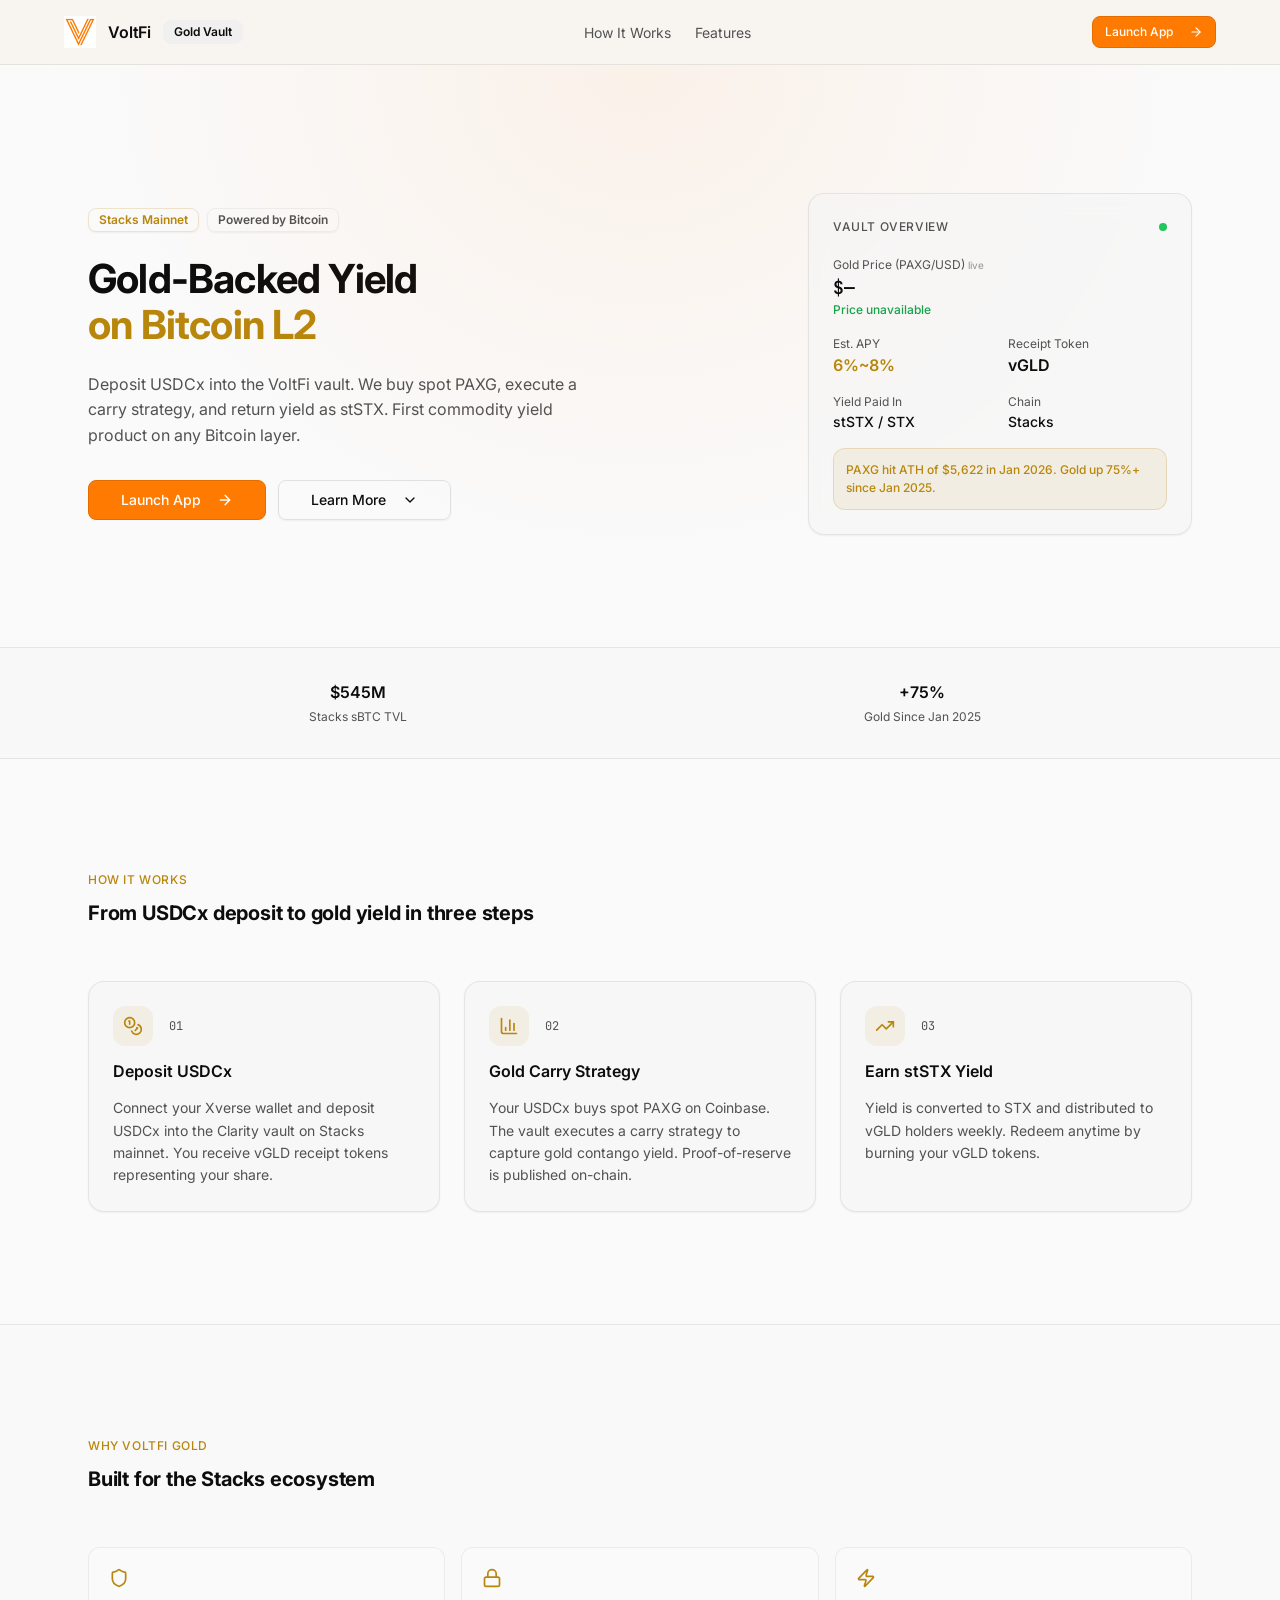
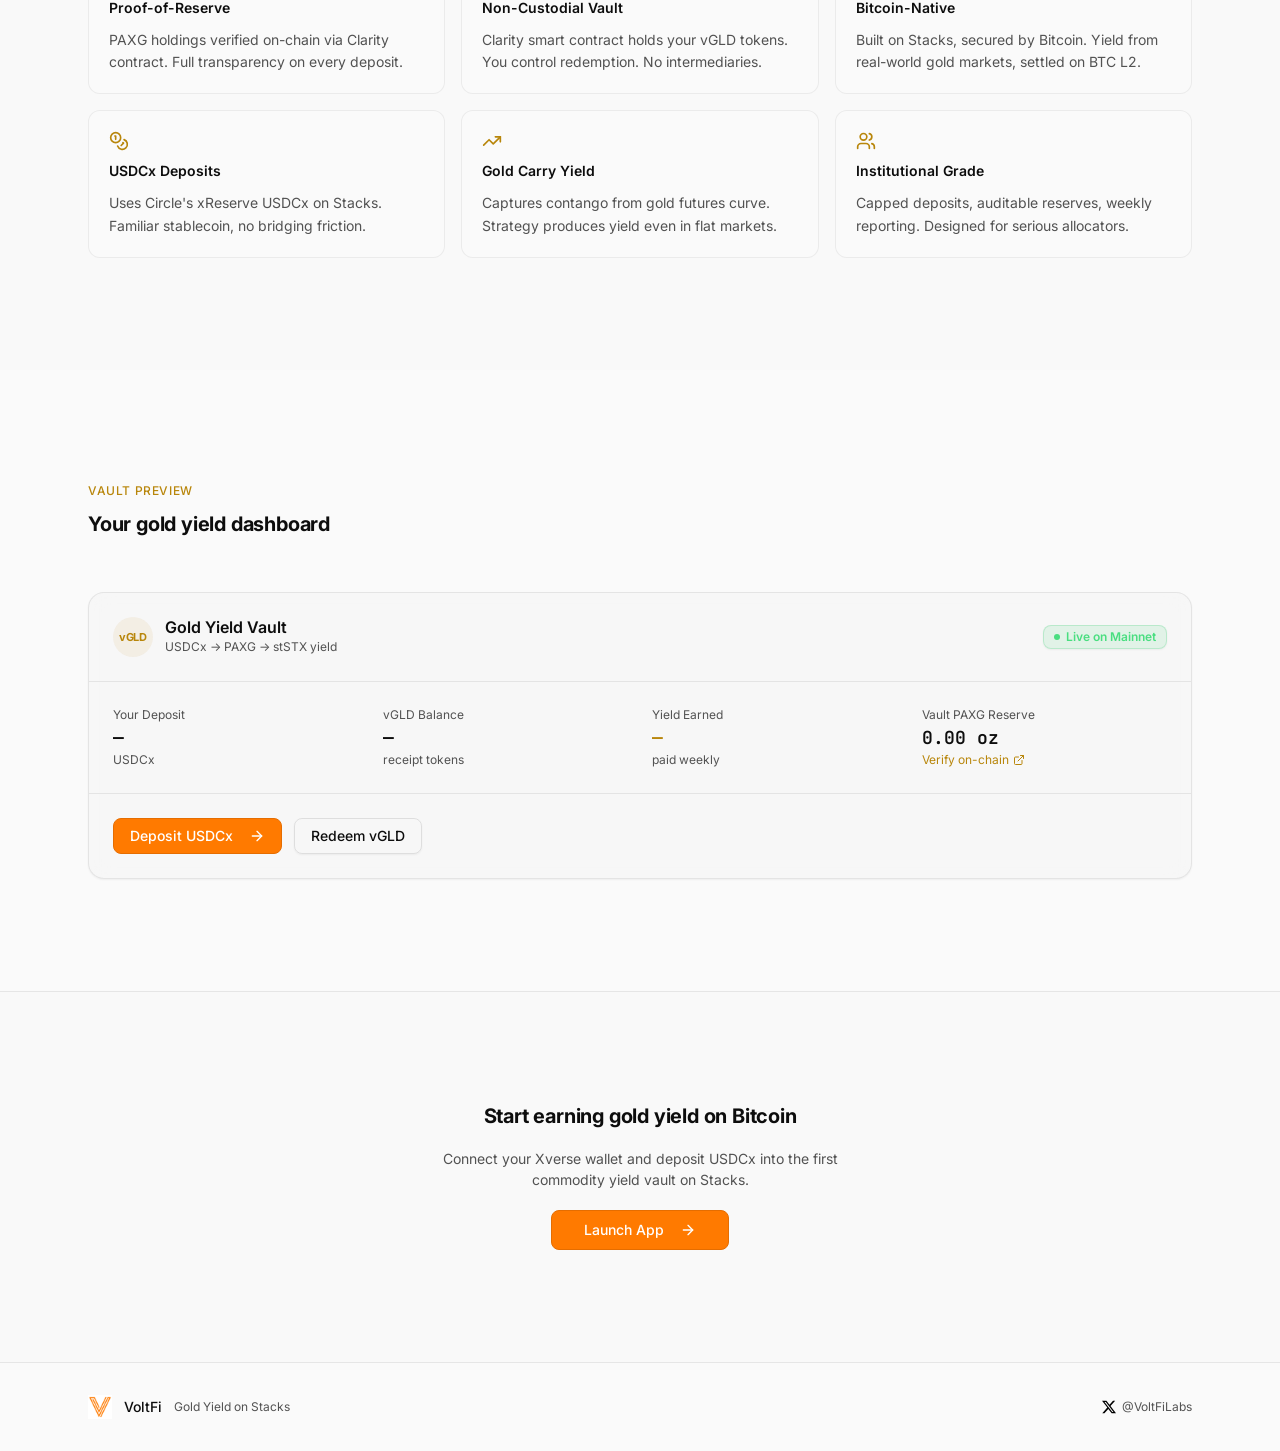
==== index.html @ f14f161a "Correct yield conversion description in index.html" ====
<!DOCTYPE html>
<html lang="en">
<head>
  <meta charset="UTF-8">
  <meta name="viewport" content="width=device-width, initial-scale=1.0, maximum-scale=1">
  <title>VoltFi — Gold Yield on Stacks</title>
  <meta name="description" content="The first gold-backed yield vault on Bitcoin. Deposit USDCx, earn gold carry yield, powered by Stacks.">

  <!-- Favicon & PWA icon -->
  <link rel="icon" type="image/x-icon" href="./favicon.ico">
  <link rel="apple-touch-icon" href="./voltfi-logo-192.png">

  <!-- Fonts: General Sans (Fontshare), Inter + JetBrains Mono (Google) -->
  <link href="https://api.fontshare.com/v2/css?f[]=general-sans@400,500,600,700&display=swap" rel="stylesheet">
  <link rel="preconnect" href="https://fonts.googleapis.com">
  <link rel="preconnect" href="https://fonts.gstatic.com" crossorigin>
  <link href="https://fonts.googleapis.com/css2?family=Inter:wght@400;500;600&family=JetBrains+Mono:wght@400;500&display=swap" rel="stylesheet">

  <!-- Stylesheet -->
  <link rel="stylesheet" href="./styles.css">
</head>
<body>

  <!-- ====================================================================
       NAVIGATION
       ==================================================================== -->
  <nav class="nav" id="nav">
    <div class="container nav__inner">
      <!-- Brand -->
      <div class="nav__brand">
        <img src="./assets/voltfi-logo.jpg" alt="VoltFi" class="nav__logo">
        <span class="nav__name">VoltFi</span>
        <span class="badge badge--secondary">Gold Vault</span>
      </div>

      <!-- Desktop nav links -->
      <div class="nav__links">
        <a href="#how-it-works" class="nav__link">How It Works</a>
        <a href="#features" class="nav__link">Features</a>

      </div>

      <!-- Desktop Launch button -->
      <div class="nav__links">
        <!--<a href="#" class="btn-primary btn-primary--sm">-->
        <a href="https://app.voltfi.xyz" target="_blank" rel="noopener noreferrer" class="btn-primary btn-primary--sm">  
          Launch App
          <!-- Arrow right icon -->
          <svg xmlns="http://www.w3.org/2000/svg" width="24" height="24" viewBox="0 0 24 24" fill="none" stroke="currentColor" stroke-width="2" stroke-linecap="round" stroke-linejoin="round"><path d="M5 12h14"/><path d="m12 5 7 7-7 7"/></svg>
        </a>
      </div>

      <!-- Mobile hamburger -->
      <button class="nav__hamburger" id="hamburger-btn" aria-label="Open menu">
        <svg xmlns="http://www.w3.org/2000/svg" width="24" height="24" viewBox="0 0 24 24" fill="none" stroke="currentColor" stroke-width="2" stroke-linecap="round" stroke-linejoin="round"><line x1="4" x2="20" y1="12" y2="12"/><line x1="4" x2="20" y1="6" y2="6"/><line x1="4" x2="20" y1="18" y2="18"/></svg>
      </button>
    </div>

    <!-- Mobile menu overlay -->
    <div class="nav__mobile-menu" id="mobile-menu">
      <div class="nav__mobile-header">
        <div class="nav__brand">
          <img src="./assets/voltfi-logo.jpg" alt="VoltFi" class="nav__logo">
          <span class="nav__name">VoltFi</span>
        </div>
        <button class="nav__hamburger" id="close-menu-btn" aria-label="Close menu">
          <svg xmlns="http://www.w3.org/2000/svg" width="24" height="24" viewBox="0 0 24 24" fill="none" stroke="currentColor" stroke-width="2" stroke-linecap="round" stroke-linejoin="round"><path d="M18 6 6 18"/><path d="m6 6 12 12"/></svg>
        </button>
      </div>
      <div class="nav__mobile-links">
        <a href="#how-it-works" class="nav__mobile-link" data-close-menu>How It Works</a>
        <a href="#features" class="nav__mobile-link" data-close-menu>Features</a>

      </div>
      <div class="nav__mobile-cta">
        <a href="https://app.voltfi.xyz" target="_blank" rel="noopener noreferrer" class="btn-primary" style="width:100%" data-close-menu>
          Launch App
          <svg xmlns="http://www.w3.org/2000/svg" width="24" height="24" viewBox="0 0 24 24" fill="none" stroke="currentColor" stroke-width="2" stroke-linecap="round" stroke-linejoin="round"><path d="M5 12h14"/><path d="m12 5 7 7-7 7"/></svg>
        </a>
      </div>
    </div>
  </nav>


  <!-- ====================================================================
       HERO SECTION
       ==================================================================== -->
  <section class="hero">
    <!-- Subtle orange radial glow -->
    <div class="hero__glow"></div>

    <div class="container hero__inner">
      <div class="hero__grid">
        <!-- Left content -->
        <div class="hero__content">
          <div class="hero__badges">
            <span class="badge badge--gold">Stacks Mainnet</span>
            <span class="badge badge--muted">Powered by Bitcoin</span>
          </div>

          <h1 class="hero__title">
            Gold-Backed Yield<br>
            <span>on Bitcoin L2</span>
          </h1>

          <p class="hero__subtitle">
            Deposit USDCx into the VoltFi vault. We buy spot PAXG, execute a carry strategy, and return yield as stSTX. First commodity yield product on any Bitcoin layer.
          </p>

          <div class="hero__actions">
            <a href="https://app.voltfi.xyz" target="_blank" rel="noopener noreferrer" class="btn-primary">
              Launch App
              <svg xmlns="http://www.w3.org/2000/svg" width="24" height="24" viewBox="0 0 24 24" fill="none" stroke="currentColor" stroke-width="2" stroke-linecap="round" stroke-linejoin="round"><path d="M5 12h14"/><path d="m12 5 7 7-7 7"/></svg>
            </a>
            <button class="btn-outline" id="learn-more-btn">
              Learn More
              <svg xmlns="http://www.w3.org/2000/svg" width="24" height="24" viewBox="0 0 24 24" fill="none" stroke="currentColor" stroke-width="2" stroke-linecap="round" stroke-linejoin="round"><path d="m6 9 6 6 6-6"/></svg>
            </button>
          </div>
        </div>

        <!-- Vault overview card -->
        <div class="vault-card">
          <div class="vault-card__header">
            <span class="vault-card__label">Vault Overview</span>
            <div class="vault-card__pulse"></div>
          </div>

          <div>
            <p class="vault-card__price-label">Gold Price (PAXG/USD) <span id="price-live-dot">live</span></p>
            <p class="vault-card__price">$<span id="gold-price">—</span></p>
            <p class="vault-card__change" id="gold-change">loading...</p>
          </div>

          <div class="vault-card__grid">
            <div>
              <p class="vault-card__stat-label">Est. APY</p>
              <p class="vault-card__stat-value vault-card__stat-value--gold">6%~8%</p>
            </div>
            <div>
              <p class="vault-card__stat-label">Receipt Token</p>
              <p class="vault-card__stat-value">vGLD</p>
            </div>
          </div>

          <div class="vault-card__grid">
            <div>
              <p class="vault-card__stat-label">Yield Paid In</p>
              <p class="vault-card__stat-value--sm">stSTX / STX</p>
            </div>
            <div>
              <p class="vault-card__stat-label">Chain</p>
              <p class="vault-card__stat-value--sm">Stacks</p>
            </div>
          </div>

          <div class="vault-card__callout">
            <p>PAXG hit ATH of $5,622 in Jan 2026. Gold up 75%+ since Jan 2025.</p>
          </div>
        </div>
      </div>
    </div>
  </section>


  <!-- ====================================================================
       STATS BAR
       ==================================================================== -->
  <section class="stats">
    <div class="container">
      <div class="stats__grid">
        <div>
          <p class="stats__value">$545M</p>
          <p class="stats__label">Stacks sBTC TVL</p>
        </div>
        <div>
          <p class="stats__value">+75%</p>
          <p class="stats__label">Gold Since Jan 2025</p>
        </div>

      </div>
    </div>
  </section>


  <!-- ====================================================================
       HOW IT WORKS
       ==================================================================== -->
  <section class="how-it-works" id="how-it-works">
    <div class="container">
      <div class="section-header">
        <p class="section-eyebrow">How It Works</p>
        <h2 class="section-title">From USDCx deposit to gold yield in three steps</h2>
      </div>

      <div class="steps-grid">
        <!-- Step 1 -->
        <div class="step-card">
          <div class="step-card__header">
            <div class="step-card__icon">
              <!-- Coins icon -->
              <svg xmlns="http://www.w3.org/2000/svg" width="24" height="24" viewBox="0 0 24 24" fill="none" stroke="currentColor" stroke-width="2" stroke-linecap="round" stroke-linejoin="round"><circle cx="8" cy="8" r="6"/><path d="M18.09 10.37A6 6 0 1 1 10.34 18"/><path d="M7 6h1v4"/><path d="m16.71 13.88.7.71-2.82 2.82"/></svg>
            </div>
            <span class="step-card__number">01</span>
          </div>
          <h3 class="step-card__title">Deposit USDCx</h3>
          <p class="step-card__desc">Connect your Xverse wallet and deposit USDCx into the Clarity vault on Stacks mainnet. You receive vGLD receipt tokens representing your share.</p>
        </div>

        <!-- Step 2 -->
        <div class="step-card">
          <div class="step-card__header">
            <div class="step-card__icon">
              <!-- Chart column icon -->
              <svg xmlns="http://www.w3.org/2000/svg" width="24" height="24" viewBox="0 0 24 24" fill="none" stroke="currentColor" stroke-width="2" stroke-linecap="round" stroke-linejoin="round"><path d="M3 3v16a2 2 0 0 0 2 2h16"/><path d="M18 17V9"/><path d="M13 17V5"/><path d="M8 17v-3"/></svg>
            </div>
            <span class="step-card__number">02</span>
          </div>
          <h3 class="step-card__title">Gold Carry Strategy</h3>
          <p class="step-card__desc">Your USDCx buys spot PAXG on Coinbase. The vault executes a carry strategy to capture gold contango yield. Proof-of-reserve is published on-chain.</p>
        </div>

        <!-- Step 3 -->
        <div class="step-card">
          <div class="step-card__header">
            <div class="step-card__icon">
              <!-- Trending up icon -->
              <svg xmlns="http://www.w3.org/2000/svg" width="24" height="24" viewBox="0 0 24 24" fill="none" stroke="currentColor" stroke-width="2" stroke-linecap="round" stroke-linejoin="round"><polyline points="22 7 13.5 15.5 8.5 10.5 2 17"/><polyline points="16 7 22 7 22 13"/></svg>
            </div>
            <span class="step-card__number">03</span>
          </div>
          <h3 class="step-card__title">Earn stSTX Yield</h3>
          <p class="step-card__desc">Yield is converted to STX and distributed to vGLD holders weekly. Redeem anytime by burning your vGLD tokens.</p>
        </div>
      </div>
    </div>
  </section>


  <!-- ====================================================================
       WHY VOLTFI GOLD (Features Grid)
       ==================================================================== -->
  <section class="features" id="features">
    <div class="container">
      <div class="section-header">
        <p class="section-eyebrow">Why VoltFi Gold</p>
        <h2 class="section-title">Built for the Stacks ecosystem</h2>
      </div>

      <div class="features-grid">
        <!-- Feature 1: Proof-of-Reserve -->
        <div class="feature-card">
          <div class="feature-card__icon">
            <!-- Shield icon -->
            <svg xmlns="http://www.w3.org/2000/svg" width="24" height="24" viewBox="0 0 24 24" fill="none" stroke="currentColor" stroke-width="2" stroke-linecap="round" stroke-linejoin="round"><path d="M20 13c0 5-3.5 7.5-7.66 8.95a1 1 0 0 1-.67-.01C7.5 20.5 4 18 4 13V6a1 1 0 0 1 1-1c2 0 4.5-1.2 6.24-2.72a1.17 1.17 0 0 1 1.52 0C14.51 3.81 17 5 19 5a1 1 0 0 1 1 1z"/></svg>
          </div>
          <h3 class="feature-card__title">Proof-of-Reserve</h3>
          <p class="feature-card__desc">PAXG holdings verified on-chain via Clarity contract. Full transparency on every deposit.</p>
        </div>

        <!-- Feature 2: Non-Custodial Vault -->
        <div class="feature-card">
          <div class="feature-card__icon">
            <!-- Lock icon -->
            <svg xmlns="http://www.w3.org/2000/svg" width="24" height="24" viewBox="0 0 24 24" fill="none" stroke="currentColor" stroke-width="2" stroke-linecap="round" stroke-linejoin="round"><rect width="18" height="11" x="3" y="11" rx="2" ry="2"/><path d="M7 11V7a5 5 0 0 1 10 0v4"/></svg>
          </div>
          <h3 class="feature-card__title">Non-Custodial Vault</h3>
          <p class="feature-card__desc">Clarity smart contract holds your vGLD tokens. You control redemption. No intermediaries.</p>
        </div>

        <!-- Feature 3: Bitcoin-Native -->
        <div class="feature-card">
          <div class="feature-card__icon">
            <!-- Zap icon -->
            <svg xmlns="http://www.w3.org/2000/svg" width="24" height="24" viewBox="0 0 24 24" fill="none" stroke="currentColor" stroke-width="2" stroke-linecap="round" stroke-linejoin="round"><path d="M4 14a1 1 0 0 1-.78-1.63l9.9-10.2a.5.5 0 0 1 .86.46l-1.92 6.02A1 1 0 0 0 13 10h7a1 1 0 0 1 .78 1.63l-9.9 10.2a.5.5 0 0 1-.86-.46l1.92-6.02A1 1 0 0 0 11 14z"/></svg>
          </div>
          <h3 class="feature-card__title">Bitcoin-Native</h3>
          <p class="feature-card__desc">Built on Stacks, secured by Bitcoin. Yield from real-world gold markets, settled on BTC L2.</p>
        </div>

        <!-- Feature 4: USDCx Deposits -->
        <div class="feature-card">
          <div class="feature-card__icon">
            <!-- Coins icon -->
            <svg xmlns="http://www.w3.org/2000/svg" width="24" height="24" viewBox="0 0 24 24" fill="none" stroke="currentColor" stroke-width="2" stroke-linecap="round" stroke-linejoin="round"><circle cx="8" cy="8" r="6"/><path d="M18.09 10.37A6 6 0 1 1 10.34 18"/><path d="M7 6h1v4"/><path d="m16.71 13.88.7.71-2.82 2.82"/></svg>
          </div>
          <h3 class="feature-card__title">USDCx Deposits</h3>
          <p class="feature-card__desc">Uses Circle's xReserve USDCx on Stacks. Familiar stablecoin, no bridging friction.</p>
        </div>

        <!-- Feature 5: Gold Carry Yield -->
        <div class="feature-card">
          <div class="feature-card__icon">
            <!-- Trending up icon -->
            <svg xmlns="http://www.w3.org/2000/svg" width="24" height="24" viewBox="0 0 24 24" fill="none" stroke="currentColor" stroke-width="2" stroke-linecap="round" stroke-linejoin="round"><polyline points="22 7 13.5 15.5 8.5 10.5 2 17"/><polyline points="16 7 22 7 22 13"/></svg>
          </div>
          <h3 class="feature-card__title">Gold Carry Yield</h3>
          <p class="feature-card__desc">Captures contango from gold futures curve. Strategy produces yield even in flat markets.</p>
        </div>

        <!-- Feature 6: Institutional Grade -->
        <div class="feature-card">
          <div class="feature-card__icon">
            <!-- Users icon -->
            <svg xmlns="http://www.w3.org/2000/svg" width="24" height="24" viewBox="0 0 24 24" fill="none" stroke="currentColor" stroke-width="2" stroke-linecap="round" stroke-linejoin="round"><path d="M16 21v-2a4 4 0 0 0-4-4H6a4 4 0 0 0-4 4v2"/><circle cx="9" cy="7" r="4"/><path d="M22 21v-2a4 4 0 0 0-3-3.87"/><path d="M16 3.13a4 4 0 0 1 0 7.75"/></svg>
          </div>
          <h3 class="feature-card__title">Institutional Grade</h3>
          <p class="feature-card__desc">Capped deposits, auditable reserves, weekly reporting. Designed for serious allocators.</p>
        </div>
      </div>
    </div>
  </section>


  <!-- ====================================================================
       VAULT PREVIEW (Dashboard Mockup)
       ==================================================================== -->
  <section class="vault-preview" id="vault-preview">
    <div class="container">
      <div class="section-header">
        <p class="section-eyebrow">Vault Preview</p>
        <h2 class="section-title">Your gold yield dashboard</h2>
      </div>

      <div class="dashboard-card">
        <!-- Header row -->
        <div class="dashboard-card__header">
          <div class="dashboard-card__title-group">
            <div class="dashboard-card__au"><span>vGLD</span></div>
            <div>
              <h3 class="dashboard-card__name">Gold Yield Vault</h3>
              <p class="dashboard-card__flow">USDCx → PAXG → stSTX yield</p>
            </div>
          </div>
          <span class="badge badge--green">
            <span style="display:inline-block;width:0.375rem;height:0.375rem;border-radius:50%;background:#4ADE80;margin-right:0.375rem;"></span>
            Live on Mainnet
          </span>
        </div>

        <!-- Stats row -->
        <div class="dashboard-card__stats">
          <div>
            <p class="dashboard-stat__label">Your Deposit</p>
            <p class="dashboard-stat__value">—</p>
            <p class="dashboard-stat__sub">USDCx</p>
          </div>
          <div>
            <p class="dashboard-stat__label">vGLD Balance</p>
            <p class="dashboard-stat__value">—</p>
            <p class="dashboard-stat__sub">receipt tokens</p>
          </div>
          <div>
            <p class="dashboard-stat__label">Yield Earned</p>
            <p class="dashboard-stat__value dashboard-stat__value--gold">—</p>
            <p class="dashboard-stat__sub">paid weekly</p>
          </div>
          <div>
            <p class="dashboard-stat__label">Vault PAXG Reserve</p>
            <p class="dashboard-stat__value">0.00 oz</p>
            <p class="dashboard-stat__sub">
              <a href="#" target="_blank" rel="noopener noreferrer">
                Verify on-chain
                <svg xmlns="http://www.w3.org/2000/svg" width="24" height="24" viewBox="0 0 24 24" fill="none" stroke="currentColor" stroke-width="2" stroke-linecap="round" stroke-linejoin="round"><path d="M15 3h6v6"/><path d="M10 14 21 3"/><path d="M18 13v6a2 2 0 0 1-2 2H5a2 2 0 0 1-2-2V8a2 2 0 0 1 2-2h6"/></svg>
              </a>
            </p>
          </div>
        </div>

        <!-- Actions row -->
        <div class="dashboard-card__actions">
          <a href="#" class="btn-primary btn-md">
            Deposit USDCx
            <svg xmlns="http://www.w3.org/2000/svg" width="24" height="24" viewBox="0 0 24 24" fill="none" stroke="currentColor" stroke-width="2" stroke-linecap="round" stroke-linejoin="round"><path d="M5 12h14"/><path d="m12 5 7 7-7 7"/></svg>
          </a>
          <a href="#" class="btn-outline btn-md">
            Redeem vGLD
          </a>
        </div>
      </div>
    </div>
  </section>


  <!-- ====================================================================
       CTA SECTION
       ==================================================================== -->
  <section class="cta-section">
    <div class="container">
      <div class="cta-section__inner">
        <h2 class="cta-section__title">Start earning gold yield on Bitcoin</h2>
        <p class="cta-section__desc">
          Connect your Xverse wallet and deposit USDCx into the first commodity yield vault on Stacks.
        </p>
        <div class="cta-section__buttons">
          <a href="https://app.voltfi.xyz" target="_blank" rel="noopener noreferrer" class="btn-primary">
            Launch App
            <svg xmlns="http://www.w3.org/2000/svg" width="24" height="24" viewBox="0 0 24 24" fill="none" stroke="currentColor" stroke-width="2" stroke-linecap="round" stroke-linejoin="round"><path d="M5 12h14"/><path d="m12 5 7 7-7 7"/></svg>
          </a>

        </div>
      </div>
    </div>
  </section>


  <!-- ====================================================================
       FOOTER
       ==================================================================== -->
  <footer class="footer">
    <div class="container footer__inner">
      <div class="footer__brand">
        <img src="./assets/voltfi-logo.jpg" alt="VoltFi" class="footer__logo">
        <span class="footer__name">VoltFi</span>
        <span class="footer__tagline">Gold Yield on Stacks</span>
      </div>
      <div class="footer__links">
        <a href="https://x.com/VoltFiLabs" target="_blank" rel="noopener noreferrer" class="footer__link">
          <!-- X (Twitter) icon -->
          <img src="data:image/svg+xml,%3csvg role='img' viewBox='0 0 24 24' xmlns='http://www.w3.org/2000/svg'%3e%3ctitle%3eX%3c/title%3e%3cpath d='M18.901 1.153h3.68l-8.04 9.19L24 22.846h-7.406l-5.8-7.584-6.638 7.584H.474l8.6-9.83L0 1.154h7.594l5.243 6.932ZM17.61 20.644h2.039L6.486 3.24H4.298Z'/%3e%3c/svg%3e" alt="X">
          @VoltFiLabs
        </a>

      </div>
    </div>
  </footer>


  <!-- JavaScript -->
  <script src="./main.js"></script>
</body>
</html>
---- styles.css ----
/* ==========================================================================
   VoltFi Gold Vault — Landing Page Styles
   Clean, editable CSS with custom properties. No build tools needed.
   ========================================================================== */

/* --------------------------------------------------------------------------
   1. CSS Custom Properties (Design Tokens)
   -------------------------------------------------------------------------- */
:root {
  /* Brand Colors */
  --primary: #FF7A00;             /* VoltFi orange — CTAs, buttons */
  --primary-hover: #E56D00;       /* Darker orange on hover */
  --primary-foreground: #FFFFFF;  /* White text on orange */

  /* Gold accent */
  --gold: #B8860B;                /* Dark goldenrod for text, icons */
  --gold-light: #D4A017;          /* Lighter gold for badges */
  --gold-bg: rgba(184, 134, 11, 0.08); /* Gold tint backgrounds */
  --gold-border: rgba(184, 134, 11, 0.2);

  /* Surfaces — matching voltfi.xyz */
  --background: #FAFAFA;          /* Neutral white, matches voltfi.xyz body */
  --foreground: #0D0D0D;          /* Near-black text */
  --card: #F0F0F0;                /* Card background */
  --card-foreground: #0D0D0D;

  /* Borders */
  --border: #E0E0E0;              /* Neutral gray border */
  --border-light: rgba(0, 0, 0, 0.08);

  /* Muted text */
  --muted: #E8E8E8;
  --muted-foreground: #525252;    /* hsl(0 0% 32%) */

  /* Secondary (badges, subtle buttons) */
  --secondary: #F0F0F0;           /* Neutral light gray */
  --secondary-foreground: #0D0D0D;

  /* Status */
  --green: #22C55E;
  --green-dark: #16A34A;
  --green-bg: rgba(34, 197, 94, 0.1);
  --green-border: rgba(34, 197, 94, 0.2);

  /* Fonts */
  --font-sans: "General Sans", "Inter", sans-serif;
  --font-mono: "JetBrains Mono", monospace;

  /* Spacing */
  --container-max: 72rem;  /* 1152px = max-w-6xl */
  --container-pad: 1.5rem; /* px-6 */

  /* Radius */
  --radius: 0.5rem;
  --radius-lg: 0.75rem;
  --radius-xl: 1rem;

  /* Shadows */
  --shadow-sm: 0 1px 2px rgba(0, 0, 0, 0.05);
  --shadow: 0 1px 3px rgba(0, 0, 0, 0.08), 0 1px 2px rgba(0, 0, 0, 0.04);
  --shadow-md: 0 4px 6px -1px rgba(0, 0, 0, 0.07), 0 2px 4px -1px rgba(0, 0, 0, 0.04);

  /* Button outline */
  --button-outline: rgba(0, 0, 0, 0.1);
  --badge-outline: rgba(0, 0, 0, 0.05);
}


/* --------------------------------------------------------------------------
   2. Reset & Base
   -------------------------------------------------------------------------- */
*, *::before, *::after {
  box-sizing: border-box;
  margin: 0;
  padding: 0;
}

html {
  scroll-behavior: smooth;
  -webkit-text-size-adjust: 100%;
  tab-size: 4;
}

body {
  font-family: var(--font-sans);
  background-color: var(--background);
  color: var(--foreground);
  line-height: 1.5;
  -webkit-font-smoothing: antialiased;
  -moz-osx-font-smoothing: grayscale;
}

img, svg, video {
  display: block;
  max-width: 100%;
}

a {
  color: inherit;
  text-decoration: none;
}

button {
  font-family: inherit;
  cursor: pointer;
  border: none;
  background: none;
}

h1, h2, h3, h4, h5, h6 {
  font-weight: 700;
  line-height: 1.2;
}

ol, ul {
  list-style: none;
}


/* --------------------------------------------------------------------------
   3. Utility / Layout Helpers
   -------------------------------------------------------------------------- */
.container {
  max-width: var(--container-max);
  margin: 0 auto;
  padding-left: var(--container-pad);
  padding-right: var(--container-pad);
}

.sr-only {
  position: absolute;
  width: 1px;
  height: 1px;
  padding: 0;
  margin: -1px;
  overflow: hidden;
  clip: rect(0, 0, 0, 0);
  white-space: nowrap;
  border: 0;
}

/* Tabular numbers for data */
.tabular-nums {
  font-variant-numeric: tabular-nums;
}

.font-mono {
  font-family: var(--font-mono);
}


/* --------------------------------------------------------------------------
   4. Buttons
   -------------------------------------------------------------------------- */

/* Primary (orange) button */
.btn-primary {
  display: inline-flex;
  align-items: center;
  justify-content: center;
  gap: 0.5rem;
  white-space: nowrap;
  font-weight: 500;
  font-size: 0.875rem;
  line-height: 1;
  background-color: var(--primary);
  color: var(--primary-foreground);
  border: 1px solid var(--primary-hover);
  border-radius: var(--radius);
  padding: 0 2rem;
  min-height: 2.5rem;
  transition: background-color 0.15s ease, transform 0.1s ease;
}

.btn-primary:hover {
  background-color: var(--primary-hover);
}

.btn-primary:active {
  transform: scale(0.98);
}

.btn-primary svg {
  width: 1rem;
  height: 1rem;
  margin-left: 0.5rem;
  pointer-events: none;
}

/* Small primary button (nav) */
.btn-primary--sm {
  font-size: 0.75rem;
  min-height: 2rem;
  padding: 0 0.75rem;
  border-radius: var(--radius);
}

.btn-primary--sm svg {
  width: 0.875rem;
  height: 0.875rem;
  margin-left: 0.5rem;
}

/* Outline / ghost button */
.btn-outline {
  display: inline-flex;
  align-items: center;
  justify-content: center;
  gap: 0.5rem;
  white-space: nowrap;
  font-weight: 500;
  font-size: 0.875rem;
  line-height: 1;
  background: transparent;
  color: var(--foreground);
  border: 1px solid var(--button-outline);
  border-radius: var(--radius);
  padding: 0 2rem;
  min-height: 2.5rem;
  box-shadow: var(--shadow-sm);
  transition: background-color 0.15s ease, transform 0.1s ease;
}

.btn-outline:hover {
  background-color: rgba(0, 0, 0, 0.03);
}

.btn-outline:active {
  box-shadow: none;
  transform: scale(0.98);
}

.btn-outline svg {
  width: 1rem;
  height: 1rem;
  margin-left: 0.5rem;
  pointer-events: none;
}

/* Medium button variant */
.btn-md {
  min-height: 2.25rem;
  padding: 0.5rem 1rem;
  font-size: 0.875rem;
}


/* --------------------------------------------------------------------------
   5. Badges
   -------------------------------------------------------------------------- */
.badge {
  display: inline-flex;
  align-items: center;
  white-space: nowrap;
  border-radius: var(--radius);
  padding: 0.125rem 0.625rem;
  font-weight: 600;
  font-size: 0.75rem;
  transition: colors 0.15s ease;
}

.badge--secondary {
  background-color: var(--secondary);
  color: var(--secondary-foreground);
  border: 1px solid transparent;
}

.badge--gold {
  color: var(--gold);
  border: 1px solid var(--gold-border);
  box-shadow: var(--shadow-sm);
}

.badge--muted {
  color: var(--muted-foreground);
  border: 1px solid var(--badge-outline);
  box-shadow: var(--shadow-sm);
  font-weight: 600;
}

.badge--green {
  background-color: var(--green-bg);
  color: #4ADE80;
  border: 1px solid var(--green-border);
  box-shadow: var(--shadow-sm);
  font-weight: 600;
}


/* --------------------------------------------------------------------------
   6. Navigation
   -------------------------------------------------------------------------- */
.nav {
  position: sticky;
  top: 0;
  z-index: 50;
  border-bottom: 1px solid var(--border-light);
  background-color: rgba(248, 244, 239, 0.8);
  backdrop-filter: blur(24px);
  -webkit-backdrop-filter: blur(24px);
}

.nav__inner {
  display: flex;
  align-items: center;
  justify-content: space-between;
  padding: 1rem 0;
}

.nav__brand {
  display: flex;
  align-items: center;
  gap: 0.75rem;
}

.nav__logo {
  width: 2rem;
  height: 2rem;
}

.nav__name {
  font-size: 1rem;
  font-weight: 600;
  letter-spacing: -0.01em;
}

.nav__links {
  display: none;
  align-items: center;
  gap: 1.5rem;
}

.nav__link {
  font-size: 0.875rem;
  color: var(--muted-foreground);
  transition: color 0.15s ease;
}

.nav__link:hover {
  color: var(--foreground);
}

/* Mobile hamburger */
.nav__hamburger {
  display: flex;
  align-items: center;
  justify-content: center;
  width: 2.5rem;
  height: 2.5rem;
  color: var(--foreground);
}

.nav__hamburger svg {
  width: 1.25rem;
  height: 1.25rem;
}

/* Mobile menu */
.nav__mobile-menu {
  display: none;
  position: fixed;
  inset: 0;
  z-index: 100;
  background-color: rgba(248, 244, 239, 0.98);
  backdrop-filter: blur(24px);
  -webkit-backdrop-filter: blur(24px);
  flex-direction: column;
  padding: 1.5rem;
}

.nav__mobile-menu.is-open {
  display: flex;
}

.nav__mobile-header {
  display: flex;
  align-items: center;
  justify-content: space-between;
  padding-bottom: 2rem;
  border-bottom: 1px solid var(--border-light);
}

.nav__mobile-links {
  display: flex;
  flex-direction: column;
  gap: 0;
  padding-top: 1rem;
}

.nav__mobile-link {
  display: block;
  font-size: 1rem;
  font-weight: 500;
  padding: 1rem 0;
  color: var(--foreground);
  border-bottom: 1px solid var(--border-light);
  transition: color 0.15s ease;
}

.nav__mobile-link:hover {
  color: var(--primary);
}

.nav__mobile-cta {
  margin-top: 2rem;
}

@media (min-width: 768px) {
  .nav__links {
    display: flex;
  }
  .nav__hamburger {
    display: none;
  }
}


/* --------------------------------------------------------------------------
   7. Hero Section
   -------------------------------------------------------------------------- */
.hero {
  position: relative;
  overflow: hidden;
}

.hero__glow {
  position: absolute;
  inset: 0;
  pointer-events: none;
  background: radial-gradient(ellipse at top, hsla(29, 100%, 50%, 0.07), transparent 60%);
}

.hero__inner {
  padding-top: 6rem;
  padding-bottom: 5rem;
}

.hero__grid {
  display: flex;
  flex-direction: column;
  align-items: flex-start;
  gap: 3rem;
}

.hero__content {
  max-width: 36rem;
}

.hero__badges {
  display: flex;
  align-items: center;
  gap: 0.5rem;
  margin-bottom: 1.5rem;
}

.hero__title {
  font-size: 1.5rem;
  font-weight: 700;
  line-height: 1.15;
  letter-spacing: -0.02em;
  margin-bottom: 1.5rem;
}

.hero__title span {
  color: var(--gold);
}

.hero__subtitle {
  font-size: 1rem;
  color: var(--muted-foreground);
  line-height: 1.6;
  max-width: 32rem;
  margin-bottom: 2rem;
}

.hero__actions {
  display: flex;
  flex-wrap: wrap;
  align-items: center;
  gap: 0.75rem;
}

/* Vault overview card */
.vault-card {
  width: 100%;
  max-width: 24rem;
  border: 1px solid var(--border-light);
  background-color: rgba(245, 245, 245, 0.7);
  backdrop-filter: blur(12px);
  -webkit-backdrop-filter: blur(12px);
  border-radius: var(--radius-xl);
  padding: 1.5rem;
  box-shadow: var(--shadow-sm);
}

.vault-card__header {
  display: flex;
  align-items: center;
  justify-content: space-between;
  margin-bottom: 1.25rem;
}

.vault-card__label {
  font-size: 0.75rem;
  font-weight: 500;
  color: var(--muted-foreground);
  text-transform: uppercase;
  letter-spacing: 0.05em;
}

.vault-card__pulse {
  width: 0.5rem;
  height: 0.5rem;
  border-radius: 50%;
  background-color: var(--green);
  animation: pulse 2s cubic-bezier(0.4, 0, 0.6, 1) infinite;
}

@keyframes pulse {
  0%, 100% { opacity: 1; }
  50% { opacity: 0.5; }
}

.vault-card__price-label {
  font-size: 0.75rem;
  color: var(--muted-foreground);
}

.vault-card__price-label span {
  font-size: 10px;
  opacity: 0.6;
}

.vault-card__price {
  font-size: 1.125rem;
  font-weight: 600;
  font-family: var(--font-mono);
  font-variant-numeric: tabular-nums;
}

.vault-card__change {
  font-size: 0.75rem;
  font-weight: 500;
  color: var(--green-dark);
  margin-bottom: 1rem;
}

.vault-card__grid {
  display: grid;
  grid-template-columns: 1fr 1fr;
  gap: 1rem;
  margin-bottom: 1rem;
}

.vault-card__stat-label {
  font-size: 0.75rem;
  color: var(--muted-foreground);
}

.vault-card__stat-value {
  font-size: 1rem;
  font-weight: 600;
  font-variant-numeric: tabular-nums;
}

.vault-card__stat-value--gold {
  color: var(--gold);
}

.vault-card__stat-value--sm {
  font-size: 0.875rem;
  font-weight: 500;
}

/* Gold callout inside card */
.vault-card__callout {
  background-color: var(--gold-bg);
  border: 1px solid var(--gold-border);
  border-radius: var(--radius-lg);
  padding: 0.75rem;
}

.vault-card__callout p {
  font-size: 0.75rem;
  font-weight: 500;
  color: var(--gold);
}

@media (min-width: 768px) {
  .hero__title {
    font-size: 2rem;
  }
  .hero__inner {
    padding-top: 8rem;
    padding-bottom: 7rem;
  }
}

@media (min-width: 1024px) {
  .hero__grid {
    flex-direction: row;
    align-items: center;
    justify-content: space-between;
  }
  .hero__title {
    font-size: 2.5rem;
  }
  .vault-card {
    width: auto;
    flex-shrink: 0;
  }
}


/* --------------------------------------------------------------------------
   8. Stats Bar
   -------------------------------------------------------------------------- */
.stats {
  border-top: 1px solid var(--border-light);
  border-bottom: 1px solid var(--border-light);
  background-color: rgba(245, 245, 245, 0.4);
}

.stats__grid {
  display: grid;
  grid-template-columns: repeat(2, 1fr);
  gap: 1.5rem;
  padding: 2rem 0;
  text-align: center;
}

@media (min-width: 640px) {
  .stats__grid {
    grid-template-columns: repeat(2, 1fr);
  }
}

.stats__value {
  font-size: 0.875rem;
  font-weight: 600;
}

.stats__label {
  font-size: 0.75rem;
  color: var(--muted-foreground);
  margin-top: 0.25rem;
}

@media (min-width: 768px) {
  .stats__value {
    font-size: 1rem;
  }
}


/* --------------------------------------------------------------------------
   9. How It Works
   -------------------------------------------------------------------------- */
.how-it-works {
  padding: 5rem 0;
}

.section-eyebrow {
  font-size: 0.75rem;
  font-weight: 500;
  text-transform: uppercase;
  letter-spacing: 0.05em;
  color: var(--gold);
  margin-bottom: 0.75rem;
}

.section-title {
  font-size: 1.25rem;
  font-weight: 700;
  letter-spacing: -0.01em;
}

.section-header {
  max-width: 32rem;
  margin-bottom: 3.5rem;
}

.steps-grid {
  display: grid;
  gap: 1.5rem;
}

.step-card {
  border: 1px solid var(--border-light);
  background-color: rgba(245, 245, 245, 0.6);
  border-radius: var(--radius-xl);
  padding: 1.5rem;
  box-shadow: var(--shadow-sm);
}

.step-card__header {
  display: flex;
  align-items: center;
  gap: 1rem;
  margin-bottom: 1rem;
}

.step-card__icon {
  display: flex;
  align-items: center;
  justify-content: center;
  width: 2.5rem;
  height: 2.5rem;
  border-radius: var(--radius-lg);
  background-color: var(--gold-bg);
}

.step-card__icon svg {
  width: 1.25rem;
  height: 1.25rem;
  color: var(--gold);
}

.step-card__number {
  font-size: 0.75rem;
  font-family: var(--font-mono);
  color: var(--muted-foreground);
}

.step-card__title {
  font-size: 1rem;
  font-weight: 600;
  margin-bottom: 1rem;
}

.step-card__desc {
  font-size: 0.875rem;
  color: var(--muted-foreground);
  line-height: 1.6;
}

@media (min-width: 768px) {
  .how-it-works {
    padding: 7rem 0;
  }
  .steps-grid {
    grid-template-columns: repeat(3, 1fr);
  }
}


/* --------------------------------------------------------------------------
   10. Features (Why VoltFi Gold)
   -------------------------------------------------------------------------- */
.features {
  border-top: 1px solid var(--border-light);
  background-color: rgba(245, 245, 245, 0.3);
  padding: 5rem 0;
}

.features-grid {
  display: grid;
  gap: 1rem;
}

.feature-card {
  border: 1px solid rgba(0, 0, 0, 0.06);
  background-color: rgba(250, 250, 250, 0.6);
  border-radius: var(--radius-lg);
  padding: 1.25rem;
}

.feature-card__icon {
  margin-bottom: 0.75rem;
}

.feature-card__icon svg {
  width: 1.25rem;
  height: 1.25rem;
  color: var(--gold);
}

.feature-card__title {
  font-size: 0.875rem;
  font-weight: 600;
  margin-bottom: 0.75rem;
}

.feature-card__desc {
  font-size: 0.875rem;
  color: var(--muted-foreground);
  line-height: 1.6;
}

@media (min-width: 640px) {
  .features-grid {
    grid-template-columns: repeat(2, 1fr);
  }
}

@media (min-width: 768px) {
  .features {
    padding: 7rem 0;
  }
}

@media (min-width: 1024px) {
  .features-grid {
    grid-template-columns: repeat(3, 1fr);
  }
}


/* --------------------------------------------------------------------------
   11. Vault Preview (Dashboard Mockup)
   -------------------------------------------------------------------------- */
.vault-preview {
  padding: 5rem 0;
}

.dashboard-card {
  border: 1px solid var(--border-light);
  background-color: rgba(245, 245, 245, 0.7);
  backdrop-filter: blur(12px);
  -webkit-backdrop-filter: blur(12px);
  border-radius: var(--radius-xl);
  overflow: hidden;
  box-shadow: var(--shadow-sm);
}

.dashboard-card__header {
  display: flex;
  flex-wrap: wrap;
  align-items: center;
  justify-content: space-between;
  gap: 1rem;
  padding: 1.5rem;
  border-bottom: 1px solid var(--border-light);
}

.dashboard-card__title-group {
  display: flex;
  align-items: center;
  gap: 0.75rem;
}

.dashboard-card__au {
  display: flex;
  align-items: center;
  justify-content: center;
  width: 2.5rem;
  height: 2.5rem;
  border-radius: 50%;
  background-color: var(--gold-bg);
}

.dashboard-card__au span {
  font-size: 0.6875rem;
  font-weight: 700;
  color: var(--gold);
  letter-spacing: -0.01em;
}

.dashboard-card__name {
  font-size: 1rem;
  font-weight: 600;
}

.dashboard-card__flow {
  font-size: 0.75rem;
  color: var(--muted-foreground);
}

.dashboard-card__stats {
  display: grid;
  gap: 1.5rem;
  padding: 1.5rem;
}

.dashboard-stat__label {
  font-size: 0.75rem;
  color: var(--muted-foreground);
}

.dashboard-stat__value {
  font-size: 1.125rem;
  font-weight: 600;
  font-family: var(--font-mono);
  font-variant-numeric: tabular-nums;
}

.dashboard-stat__value--gold {
  color: var(--gold);
}

.dashboard-stat__sub {
  font-size: 0.75rem;
  color: var(--muted-foreground);
}

.dashboard-stat__sub a {
  color: var(--gold);
  display: inline-flex;
  align-items: center;
  gap: 0.25rem;
  transition: text-decoration 0.15s ease;
}

.dashboard-stat__sub a:hover {
  text-decoration: underline;
}

.dashboard-stat__sub a svg {
  width: 0.75rem;
  height: 0.75rem;
}

.dashboard-card__actions {
  display: flex;
  flex-wrap: wrap;
  align-items: center;
  gap: 0.75rem;
  padding: 1.5rem;
  border-top: 1px solid var(--border-light);
}

@media (min-width: 768px) {
  .dashboard-card__stats {
    grid-template-columns: repeat(4, 1fr);
  }
  .vault-preview {
    padding: 7rem 0;
  }
}


/* --------------------------------------------------------------------------
   12. Roadmap
   -------------------------------------------------------------------------- */
.roadmap {
  border-top: 1px solid var(--border-light);
  background-color: rgba(245, 245, 245, 0.3);
  padding: 5rem 0;
}

.roadmap__timeline {
  display: grid;
  gap: 1.25rem;
}

.roadmap__phase {
  border: 1px solid var(--border-light);
  background-color: rgba(250, 250, 250, 0.6);
  border-radius: var(--radius-lg);
  padding: 1.25rem 1.5rem;
}

.roadmap__phase-header {
  display: flex;
  align-items: center;
  gap: 0.75rem;
  margin-bottom: 0.5rem;
}

.roadmap__phase-num {
  font-size: 0.75rem;
  font-weight: 600;
  color: var(--gold);
  text-transform: uppercase;
  letter-spacing: 0.03em;
}

.roadmap__phase-week {
  font-size: 0.75rem;
  font-family: var(--font-mono);
  color: var(--muted-foreground);
}

.roadmap__phase-title {
  font-size: 1rem;
  font-weight: 600;
  margin-bottom: 0.5rem;
}

.roadmap__phase-desc {
  font-size: 0.875rem;
  color: var(--muted-foreground);
  line-height: 1.6;
}

.roadmap__milestone {
  display: inline-flex;
  align-items: center;
  gap: 0.375rem;
  margin-top: 0.75rem;
  padding: 0.375rem 0.75rem;
  border-radius: var(--radius-full);
  background-color: var(--gold-bg);
  border: 1px solid var(--gold-border);
  font-size: 0.75rem;
  font-weight: 600;
  color: var(--gold);
}

.roadmap__milestone svg {
  color: var(--gold);
}

@media (min-width: 768px) {
  .roadmap {
    padding: 7rem 0;
  }
  .roadmap__timeline {
    display: grid;
    grid-template-columns: repeat(5, 1fr);
    gap: 1rem;
  }
}


/* --------------------------------------------------------------------------
   13. Comparison Table
   -------------------------------------------------------------------------- */
.compare {
  padding: 5rem 0;
}

.compare__table-wrap {
  overflow-x: auto;
  -webkit-overflow-scrolling: touch;
  border: 1px solid var(--border-light);
  border-radius: var(--radius-xl);
  background-color: rgba(250, 250, 250, 0.6);
}

.compare__table {
  width: 100%;
  min-width: 640px;
  border-collapse: collapse;
  font-size: 0.8125rem;
}

.compare__table thead {
  border-bottom: 1px solid var(--border-light);
}

.compare__table th {
  padding: 1rem;
  font-weight: 600;
  font-size: 0.75rem;
  text-transform: uppercase;
  letter-spacing: 0.03em;
  color: var(--muted-foreground);
  text-align: left;
  white-space: nowrap;
}

.compare__table td {
  padding: 0.875rem 1rem;
  border-top: 1px solid rgba(0, 0, 0, 0.06);
  white-space: nowrap;
}

.compare__table th.compare__highlight {
  color: var(--gold);
}

.compare__table td.compare__highlight {
  font-weight: 600;
  color: var(--gold);
}

@media (min-width: 768px) {
  .compare {
    padding: 7rem 0;
  }
}


/* --------------------------------------------------------------------------
   14. CTA Section
   -------------------------------------------------------------------------- */
.cta-section {
  border-top: 1px solid var(--border-light);
  background-color: rgba(245, 245, 245, 0.3);
  padding: 5rem 0;
}

.cta-section__inner {
  text-align: center;
  max-width: 28rem;
  margin: 0 auto;
}

.cta-section__title {
  font-size: 1.25rem;
  font-weight: 700;
  letter-spacing: -0.01em;
  margin-bottom: 1.25rem;
}

.cta-section__desc {
  font-size: 0.875rem;
  color: var(--muted-foreground);
  margin-bottom: 1.25rem;
}

.cta-section__buttons {
  display: flex;
  align-items: center;
  justify-content: center;
  gap: 0.75rem;
}

@media (min-width: 768px) {
  .cta-section {
    padding: 7rem 0;
  }
}


/* --------------------------------------------------------------------------
   13. Footer
   -------------------------------------------------------------------------- */
.footer {
  border-top: 1px solid var(--border-light);
  padding: 2rem 0;
}

.footer__inner {
  display: flex;
  flex-wrap: wrap;
  align-items: center;
  justify-content: space-between;
  gap: 1rem;
}

.footer__brand {
  display: flex;
  align-items: center;
  gap: 0.75rem;
}

.footer__logo {
  width: 1.5rem;
  height: 1.5rem;
}

.footer__name {
  font-size: 0.875rem;
  font-weight: 500;
}

.footer__tagline {
  font-size: 0.75rem;
  color: var(--muted-foreground);
}

.footer__links {
  display: flex;
  align-items: center;
  gap: 1.25rem;
  font-size: 0.75rem;
  color: var(--muted-foreground);
}

.footer__link {
  display: inline-flex;
  align-items: center;
  gap: 0.375rem;
  transition: color 0.15s ease;
}

.footer__link:hover {
  color: var(--foreground);
}

.footer__link img {
  width: 0.875rem;
  height: 0.875rem;
}
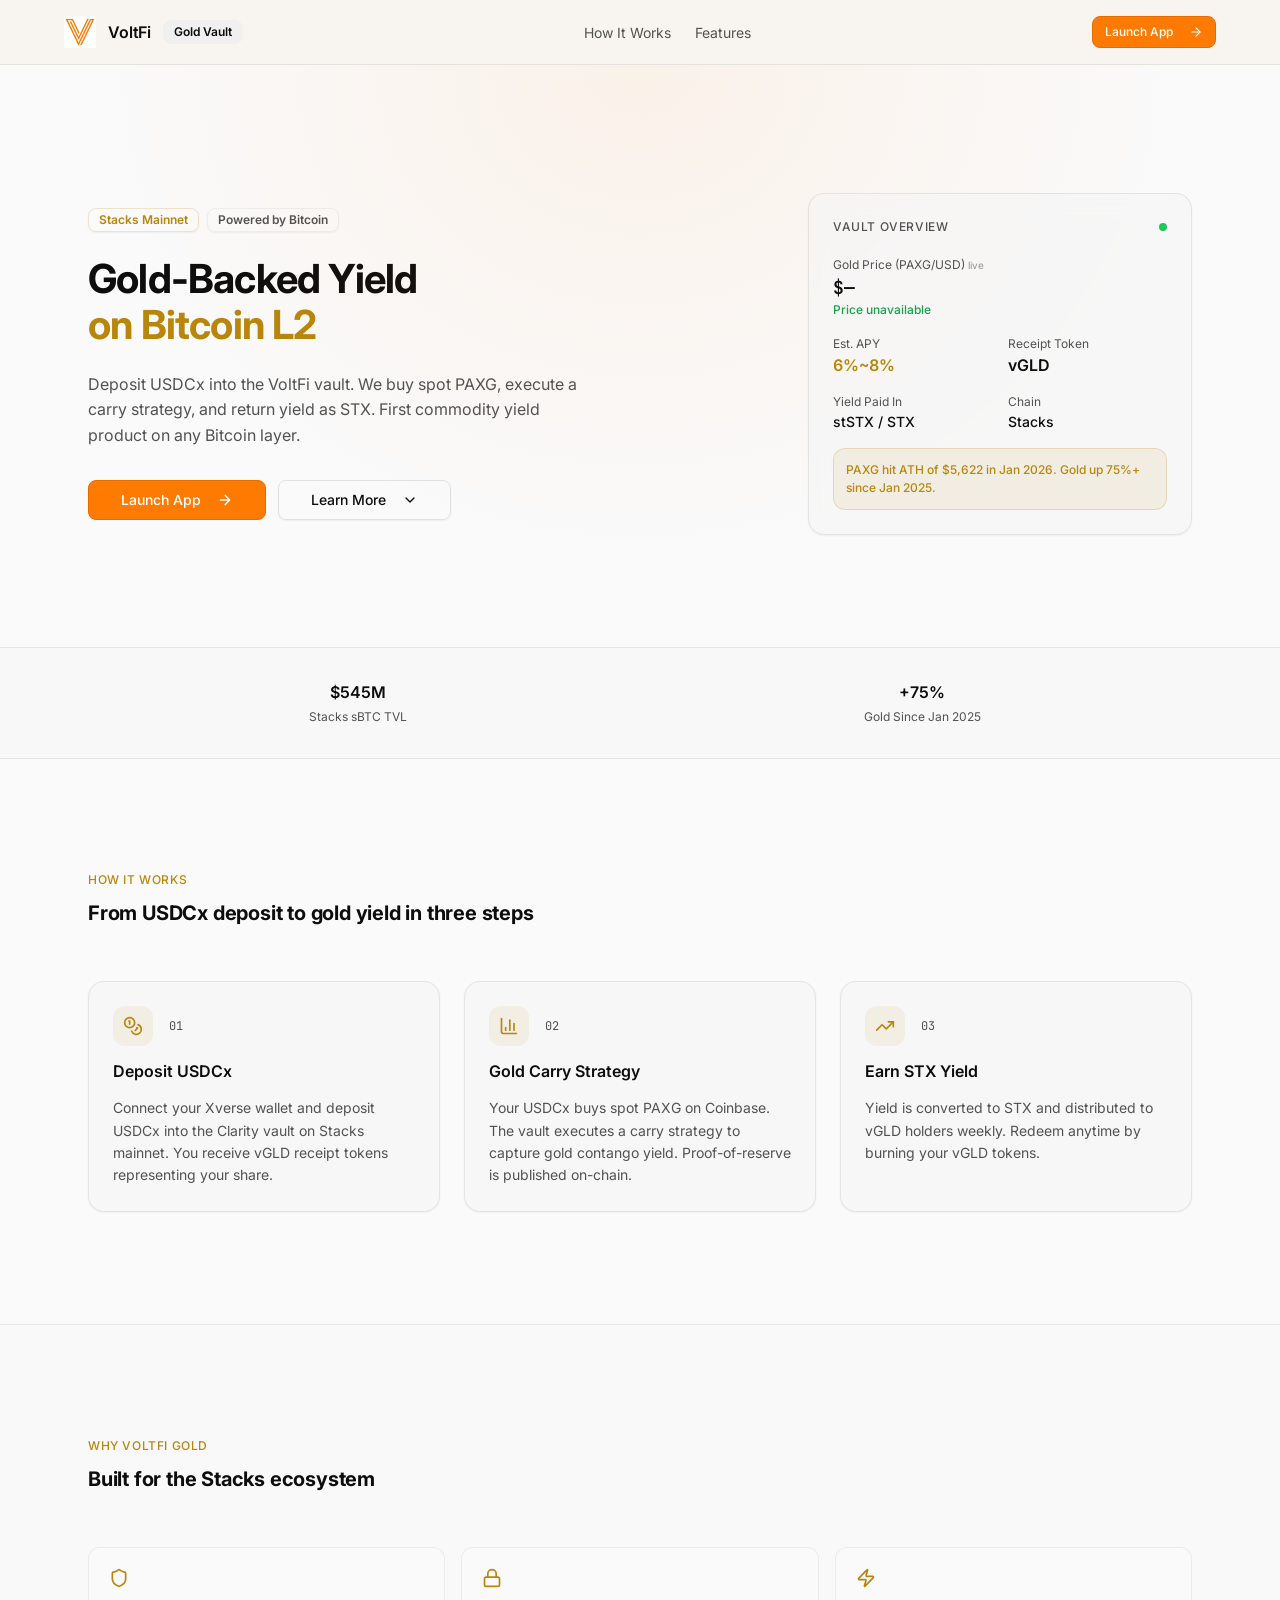
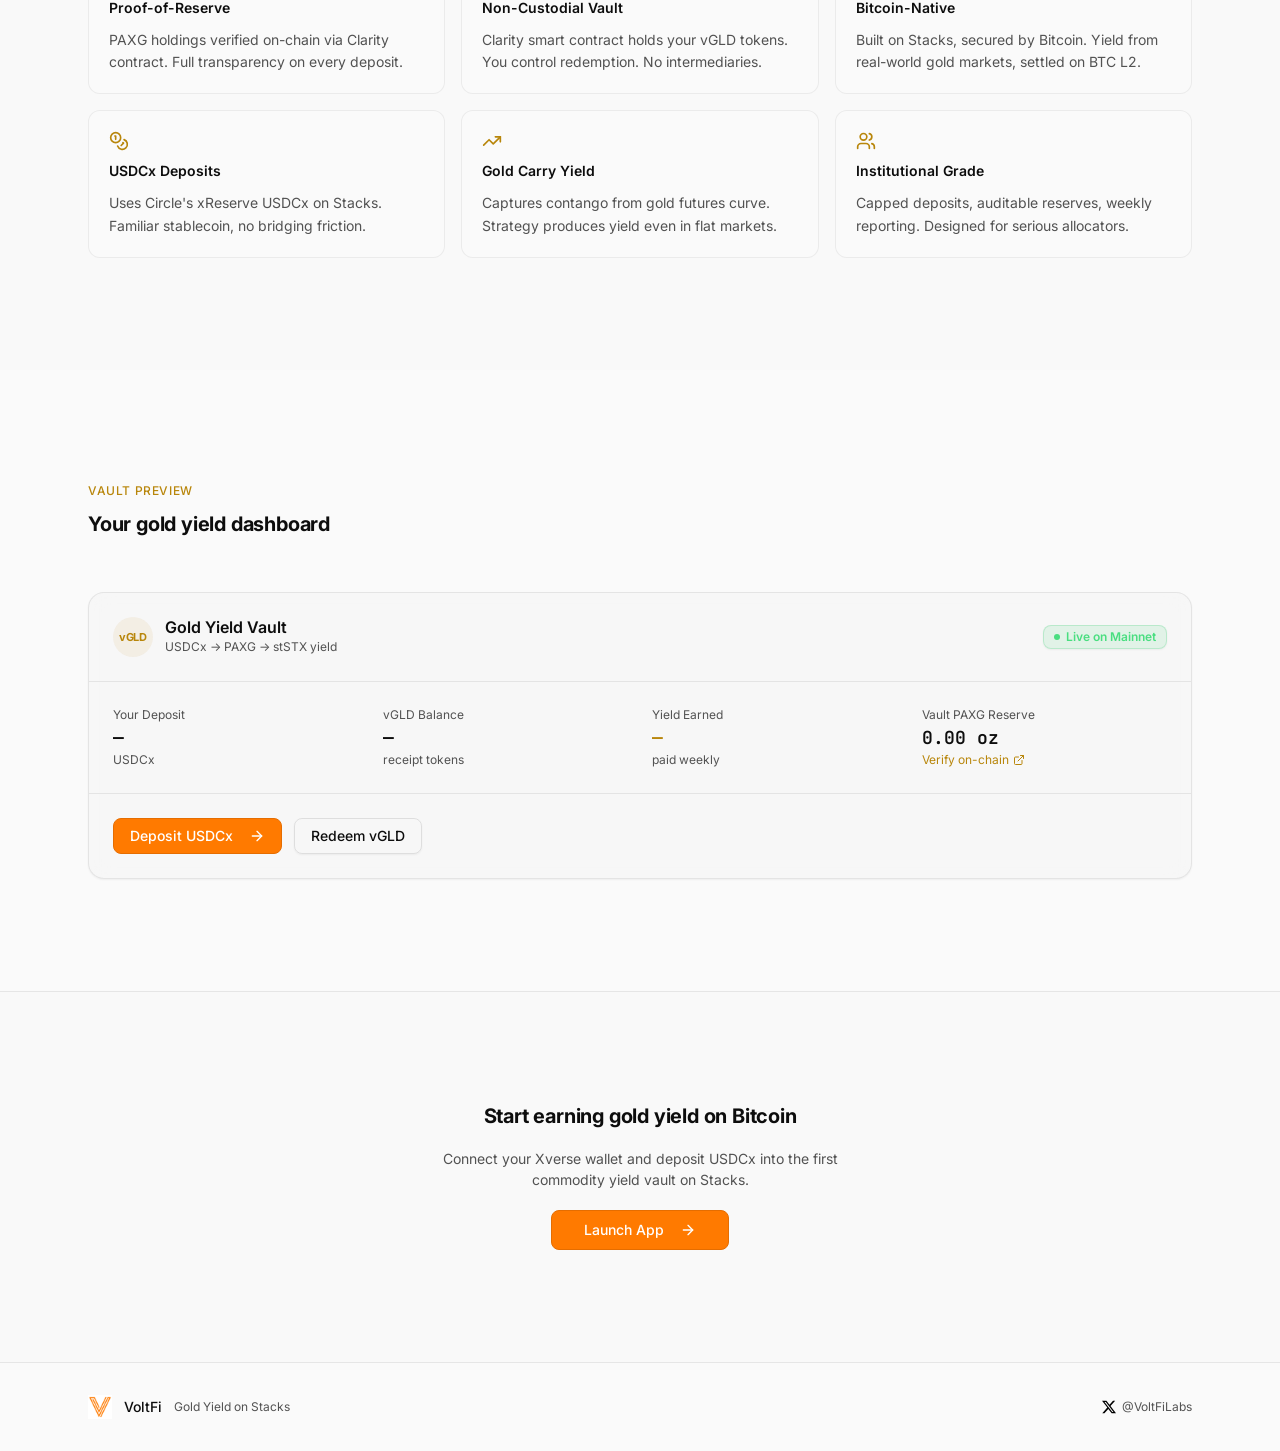
==== commit 6dde8b2b: "Correct capitalization of 'stSTX' to 'STX'" ====
--- a/index.html
+++ b/index.html
@@ -104,7 +104,7 @@
           </h1>
 
           <p class="hero__subtitle">
-            Deposit USDCx into the VoltFi vault. We buy spot PAXG, execute a carry strategy, and return yield as stSTX. First commodity yield product on any Bitcoin layer.
+            Deposit USDCx into the VoltFi vault. We buy spot PAXG, execute a carry strategy, and return yield as STX. First commodity yield product on any Bitcoin layer.
           </p>
 
           <div class="hero__actions">
@@ -229,7 +229,7 @@
             </div>
             <span class="step-card__number">03</span>
           </div>
-          <h3 class="step-card__title">Earn stSTX Yield</h3>
+          <h3 class="step-card__title">Earn STX Yield</h3>
           <p class="step-card__desc">Yield is converted to STX and distributed to vGLD holders weekly. Redeem anytime by burning your vGLD tokens.</p>
         </div>
       </div>
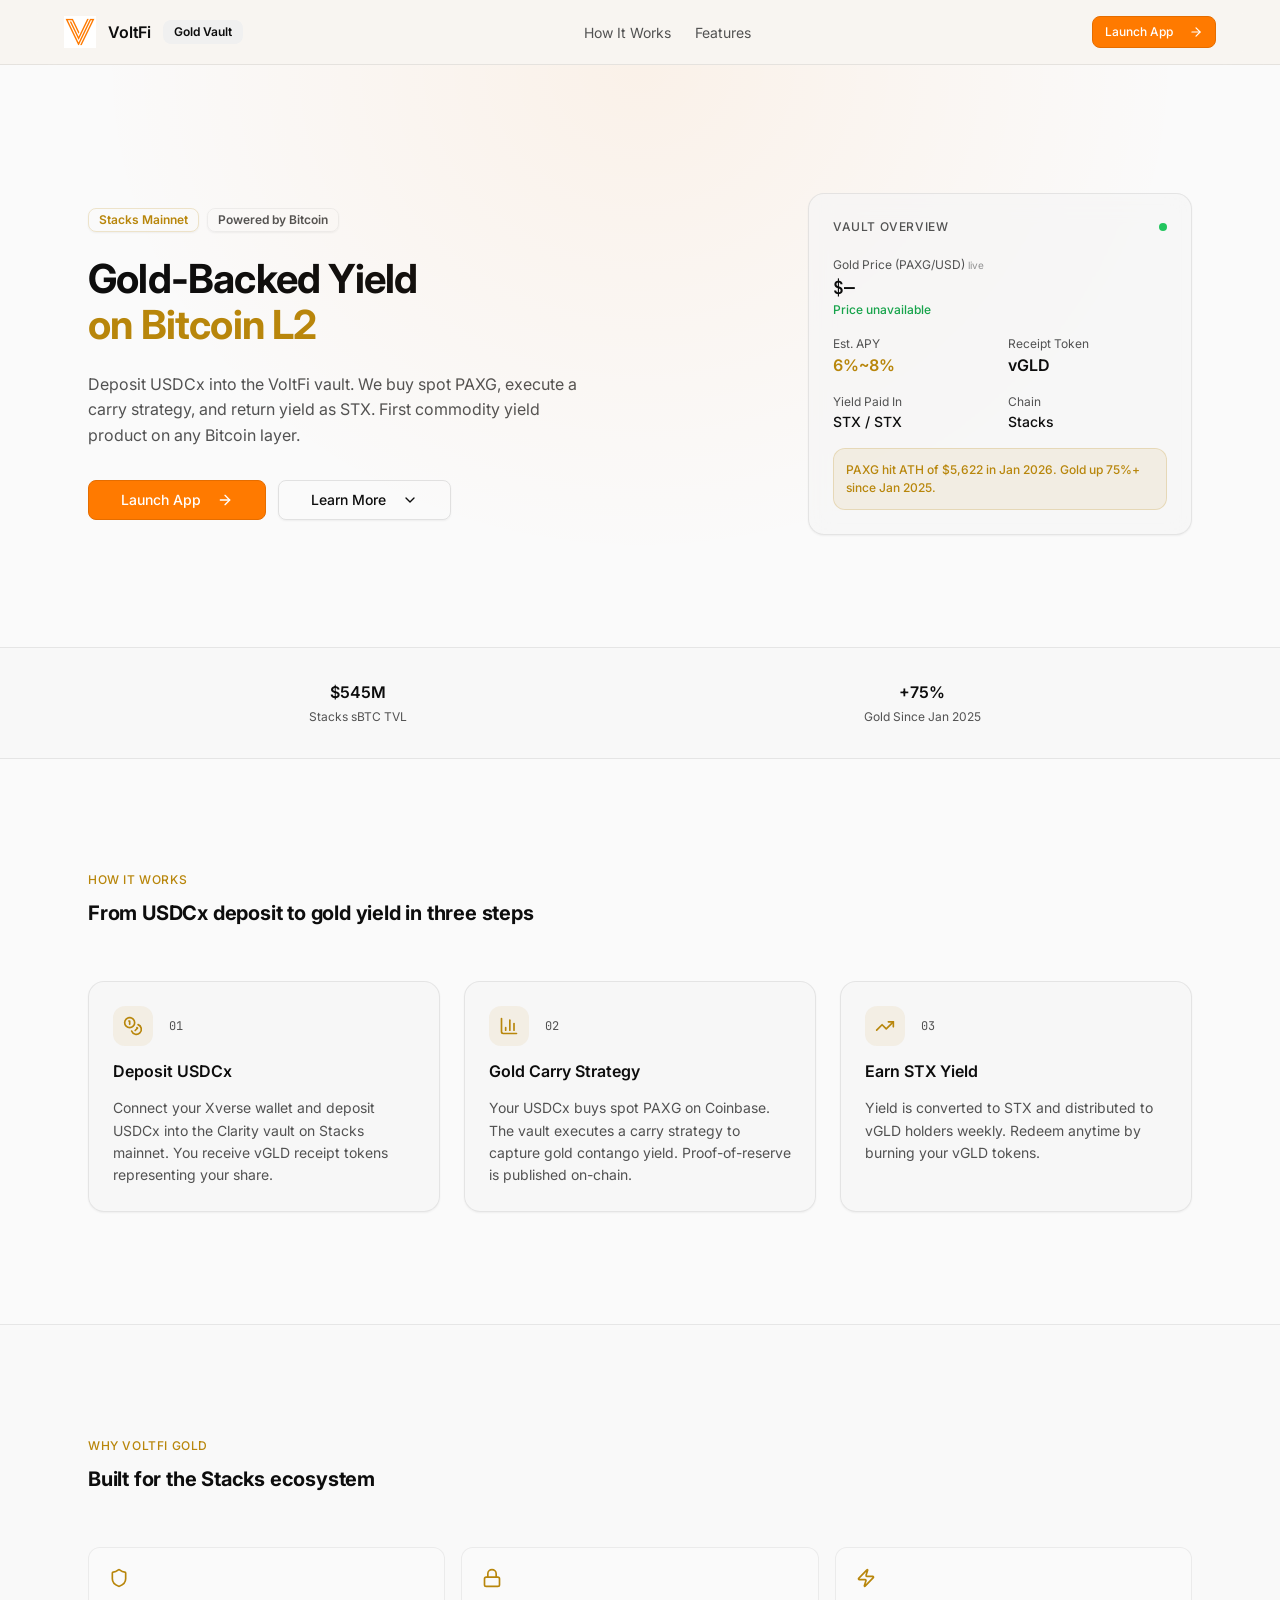
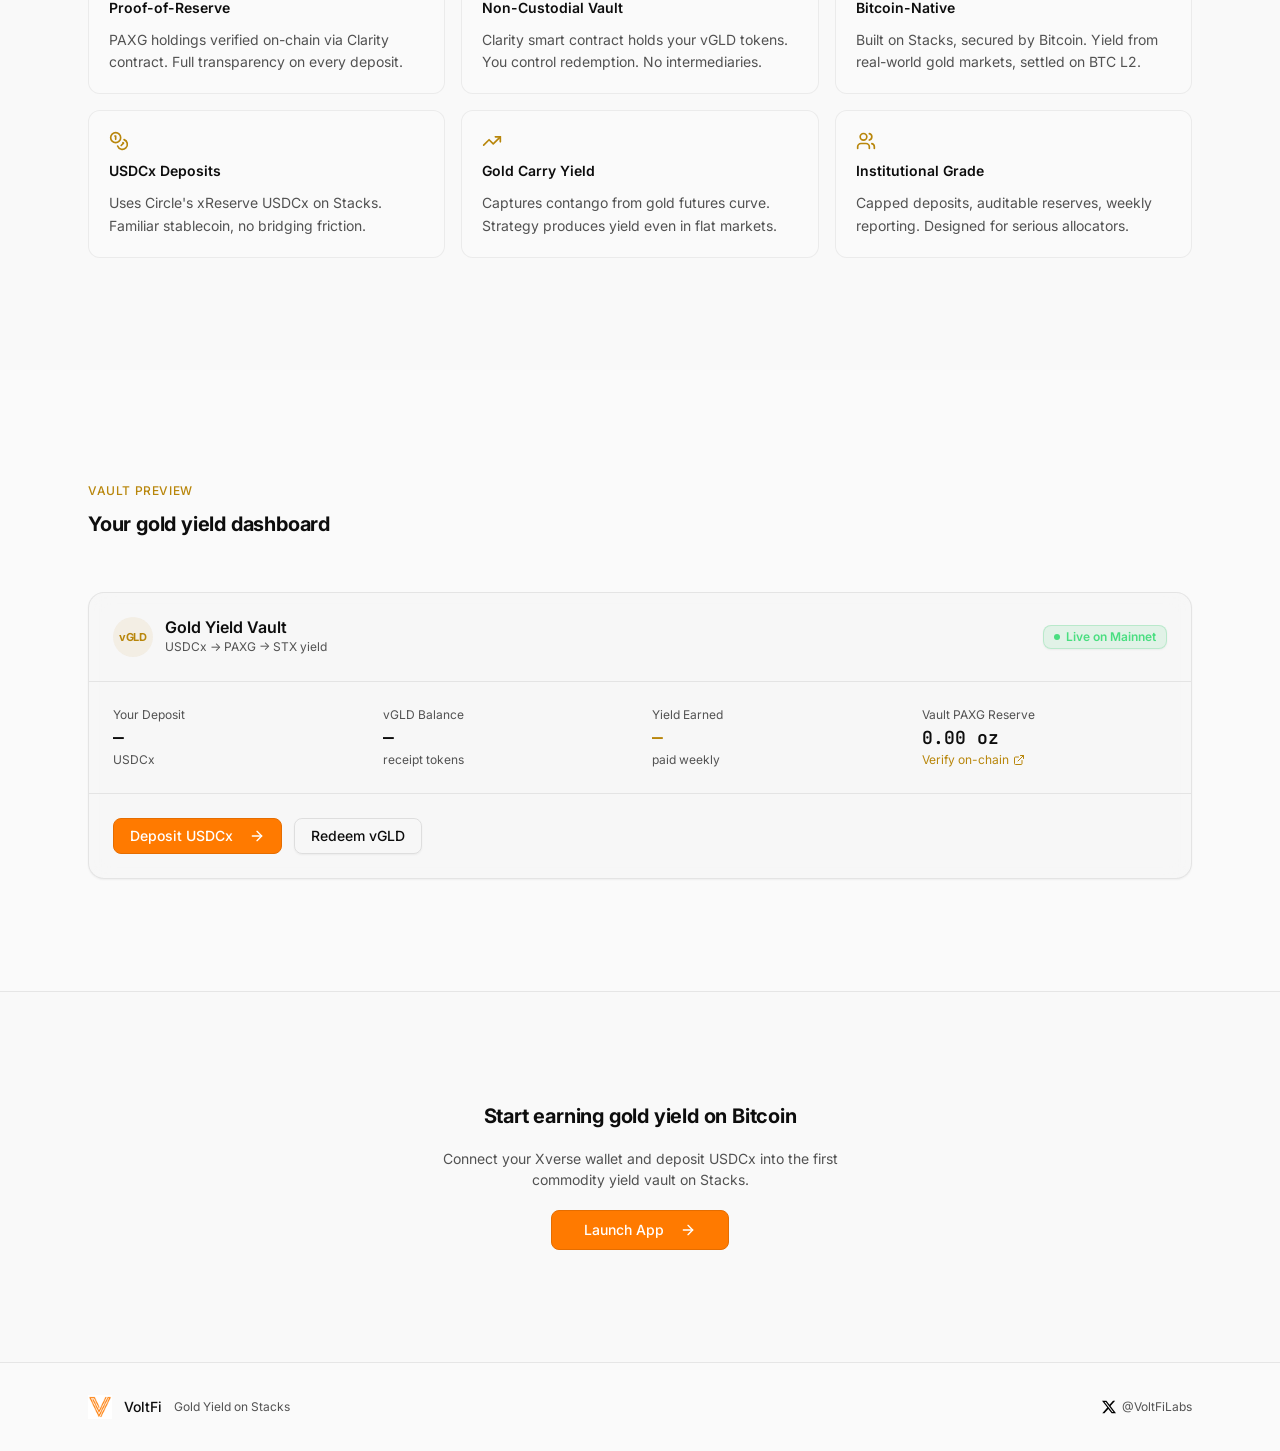
==== commit 67c0b965: "Update 'stSTX' to 'STX' in index.html" ====
--- a/index.html
+++ b/index.html
@@ -146,7 +146,7 @@
           <div class="vault-card__grid">
             <div>
               <p class="vault-card__stat-label">Yield Paid In</p>
-              <p class="vault-card__stat-value--sm">stSTX / STX</p>
+              <p class="vault-card__stat-value--sm">STX / STX</p>
             </div>
             <div>
               <p class="vault-card__stat-label">Chain</p>
@@ -329,7 +329,7 @@
             <div class="dashboard-card__au"><span>vGLD</span></div>
             <div>
               <h3 class="dashboard-card__name">Gold Yield Vault</h3>
-              <p class="dashboard-card__flow">USDCx → PAXG → stSTX yield</p>
+              <p class="dashboard-card__flow">USDCx → PAXG → STX yield</p>
             </div>
           </div>
           <span class="badge badge--green">
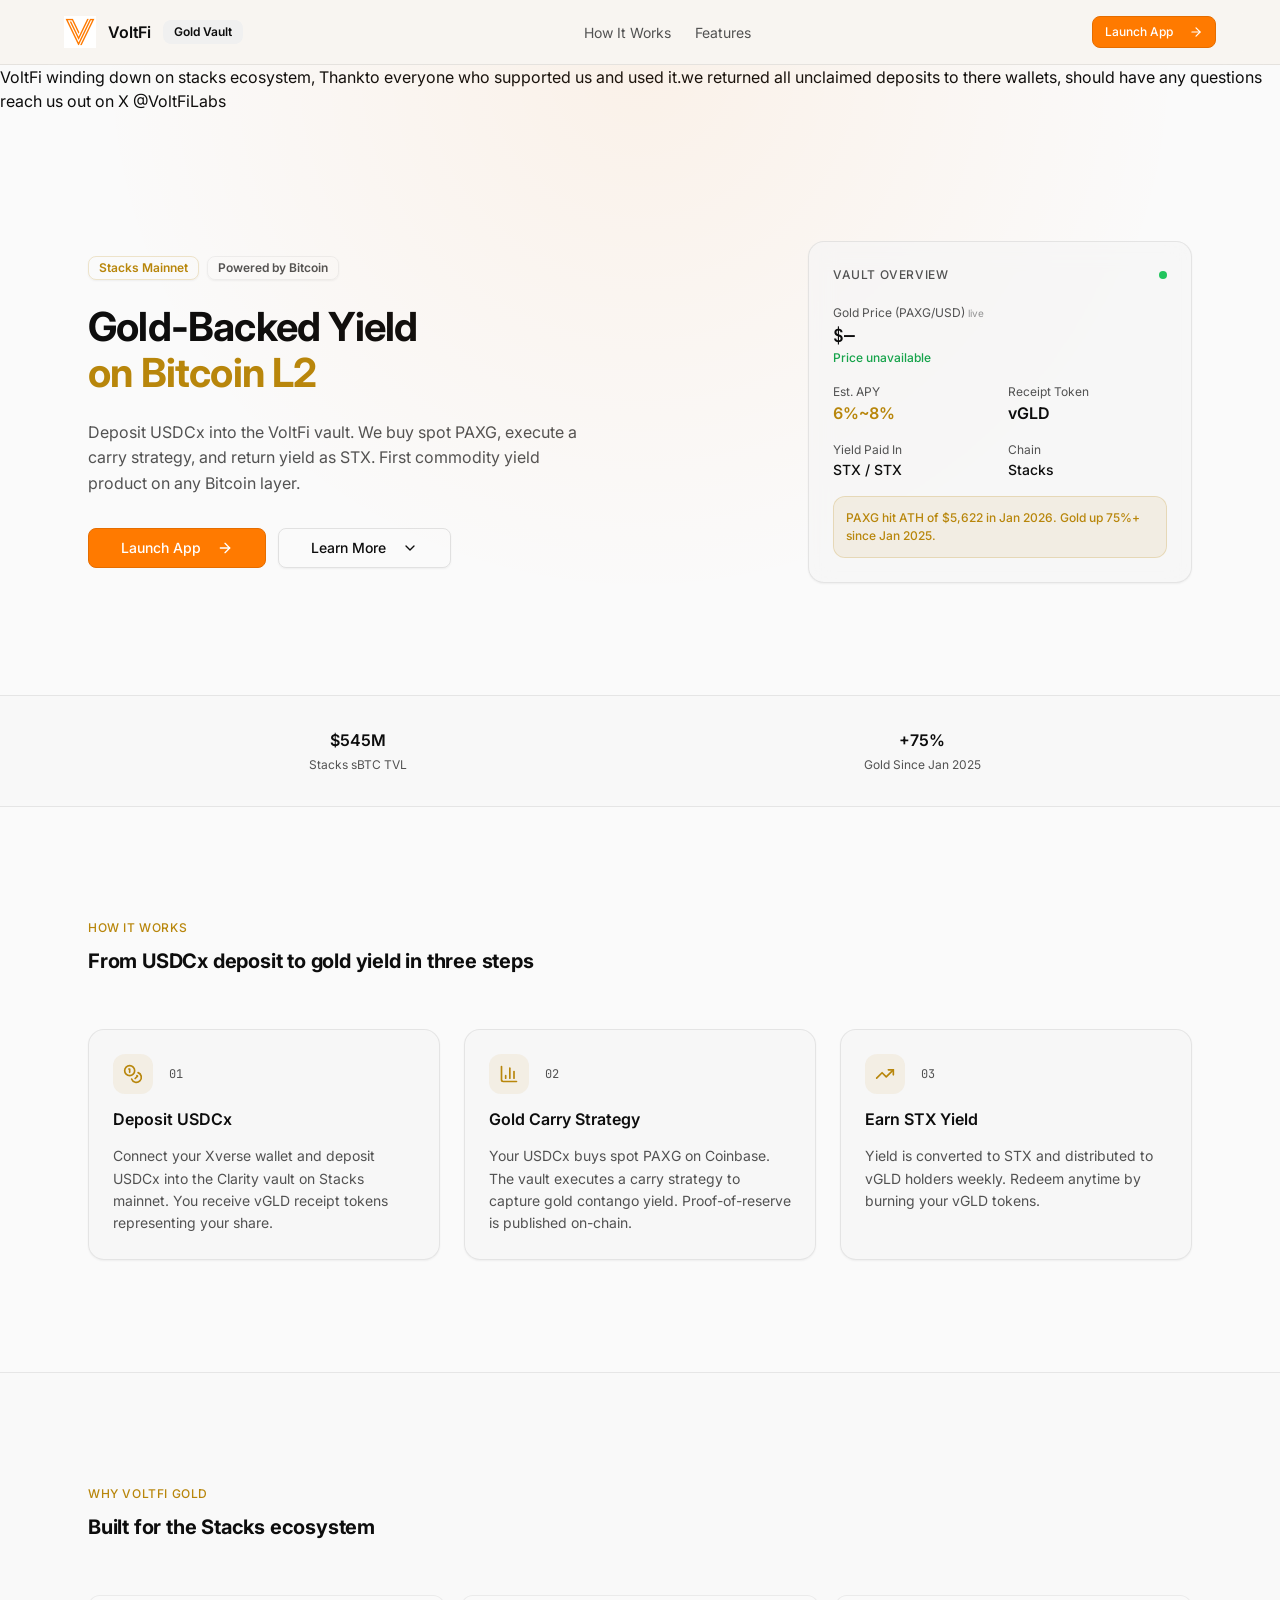
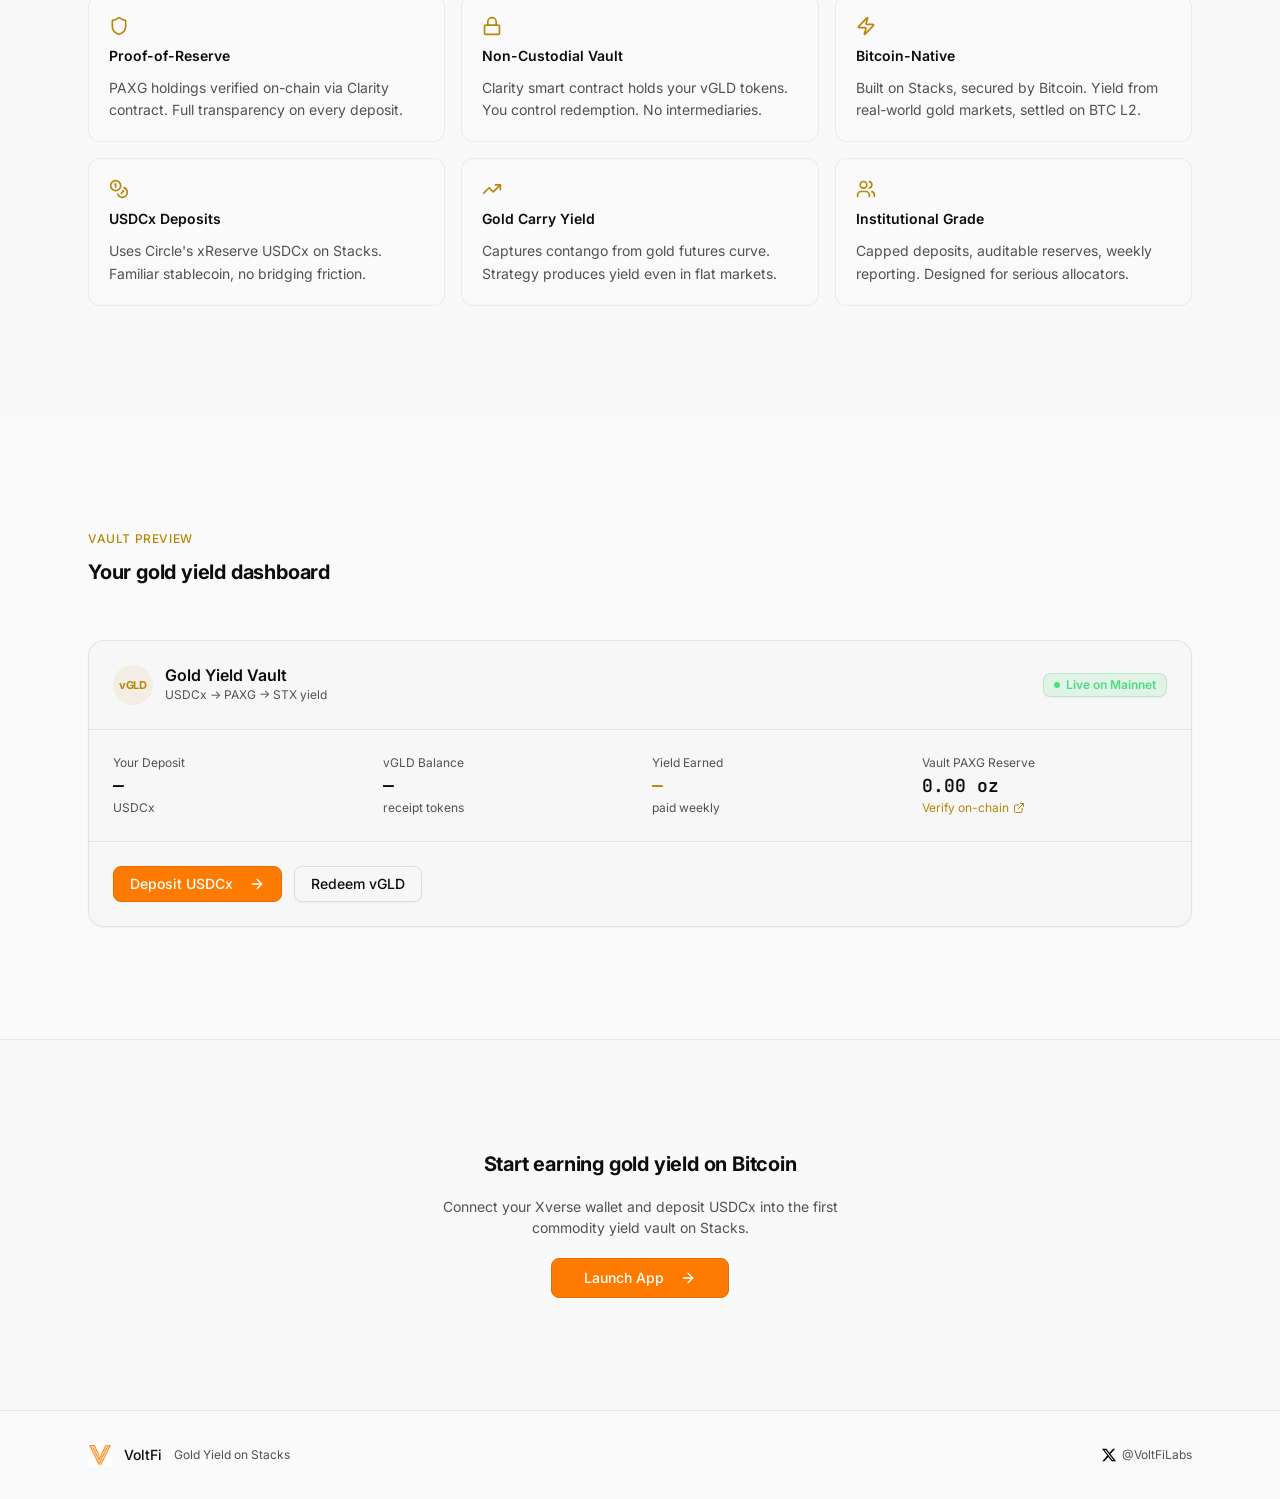
==== commit 51d984d2: "Add winding down message for VoltFi Added a message about VoltFi winding down and returning deposits" ====
--- a/index.html
+++ b/index.html
@@ -88,6 +88,11 @@
   <section class="hero">
     <!-- Subtle orange radial glow -->
     <div class="hero__glow"></div>
+
+    <div Class="winding down"
+      <p> VoltFi winding down on stacks ecosystem, Thankto everyone who supported us and used it.we returned all unclaimed deposits to there wallets, should have any questions
+          reach us out on X @VoltFiLabs</p>
+    </div>
 
     <div class="container hero__inner">
       <div class="hero__grid">
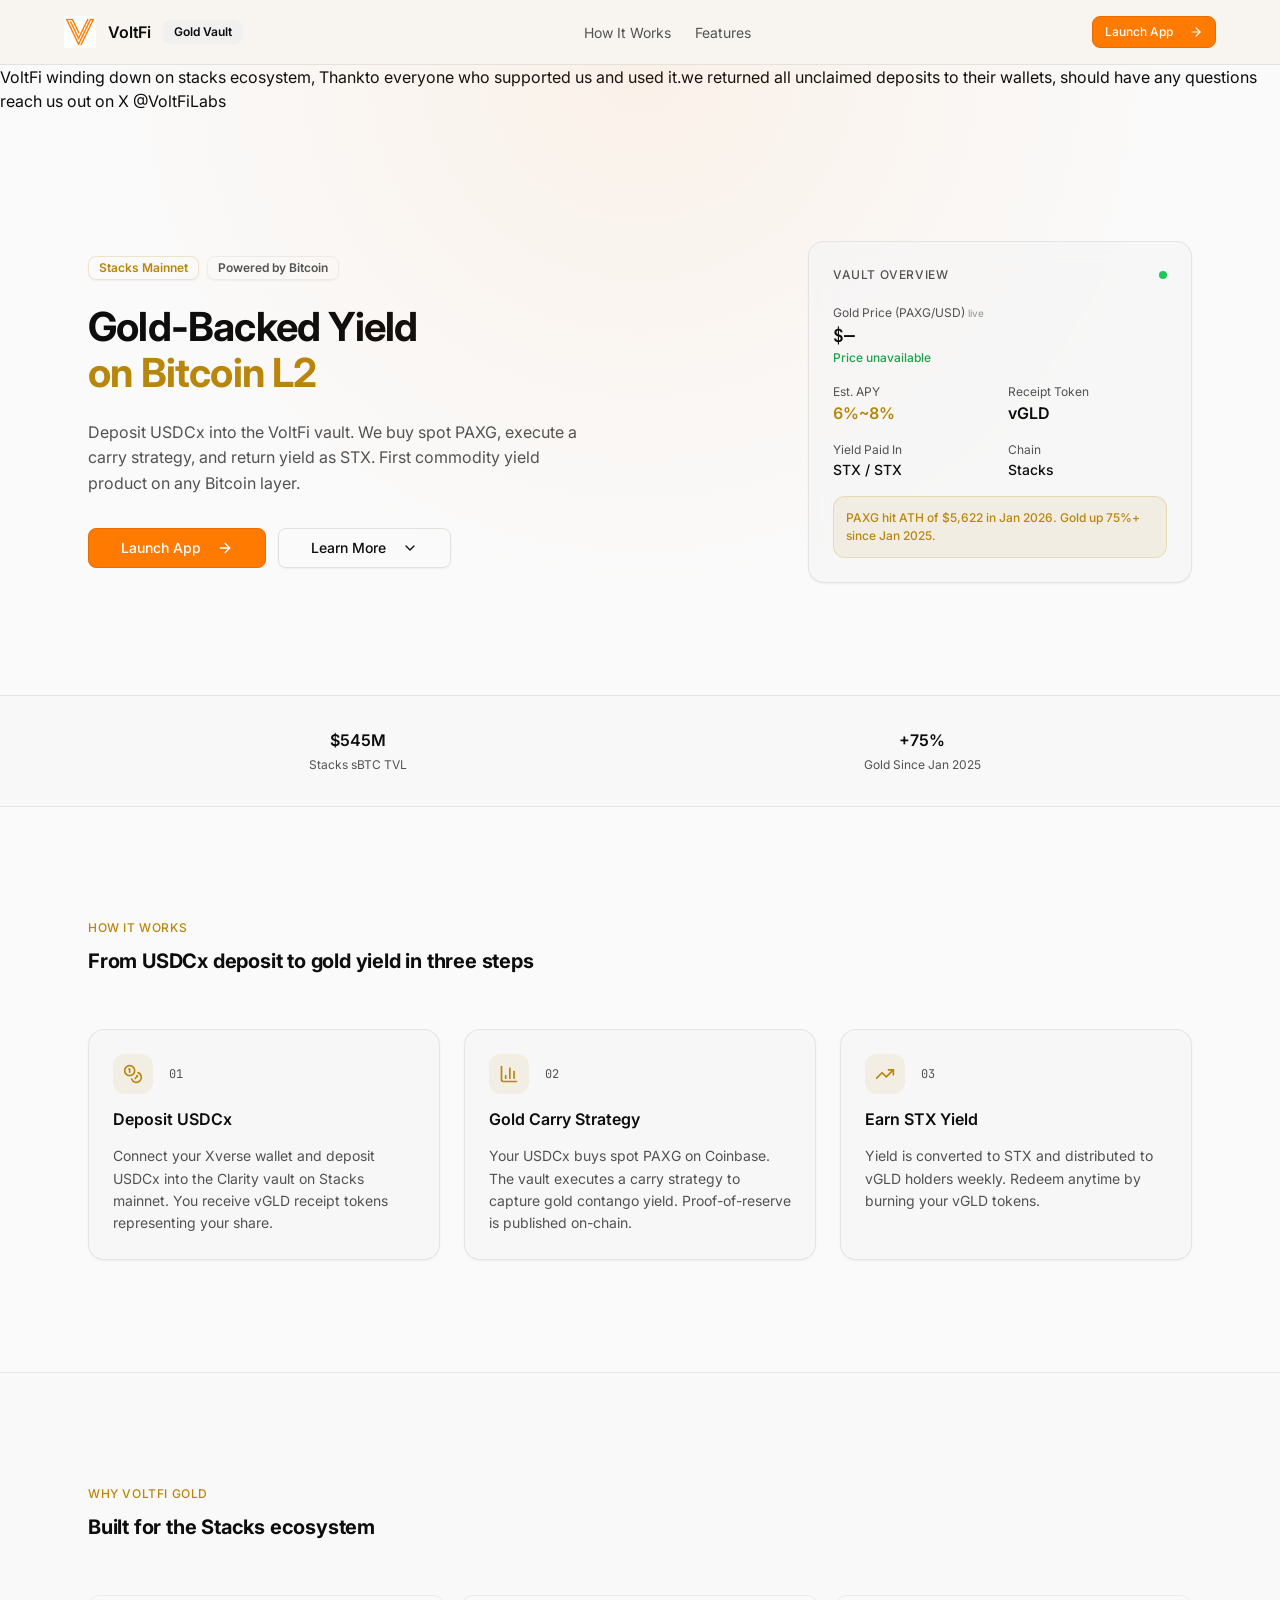
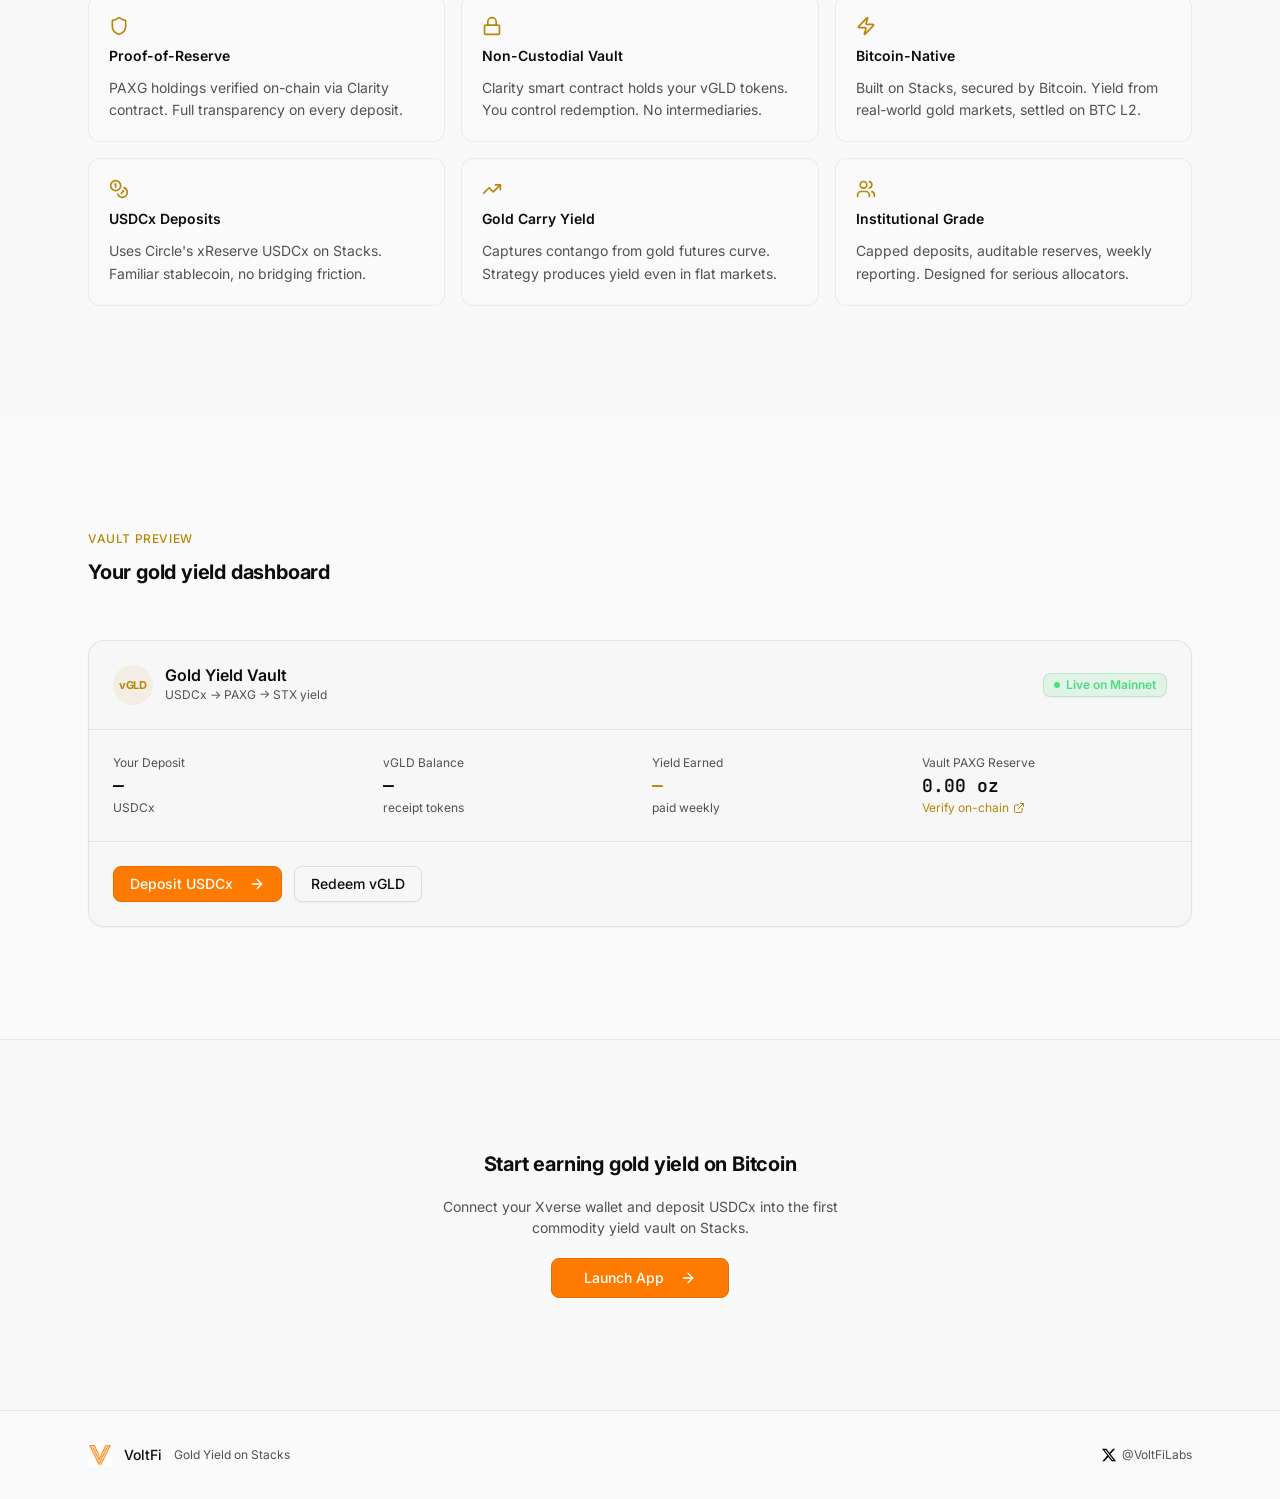
==== commit ec8a9271: "Fix spelling errors in index.html Corrected spelling errors in the winding down message." ====
--- a/index.html
+++ b/index.html
@@ -90,7 +90,7 @@
     <div class="hero__glow"></div>
 
     <div Class="winding down"
-      <p> VoltFi winding down on stacks ecosystem, Thankto everyone who supported us and used it.we returned all unclaimed deposits to there wallets, should have any questions
+      <p>               VoltFi winding down on stacks ecosystem, Thankto everyone who supported us and used it.we returned all unclaimed deposits to their wallets, should have any questions
           reach us out on X @VoltFiLabs</p>
     </div>
 
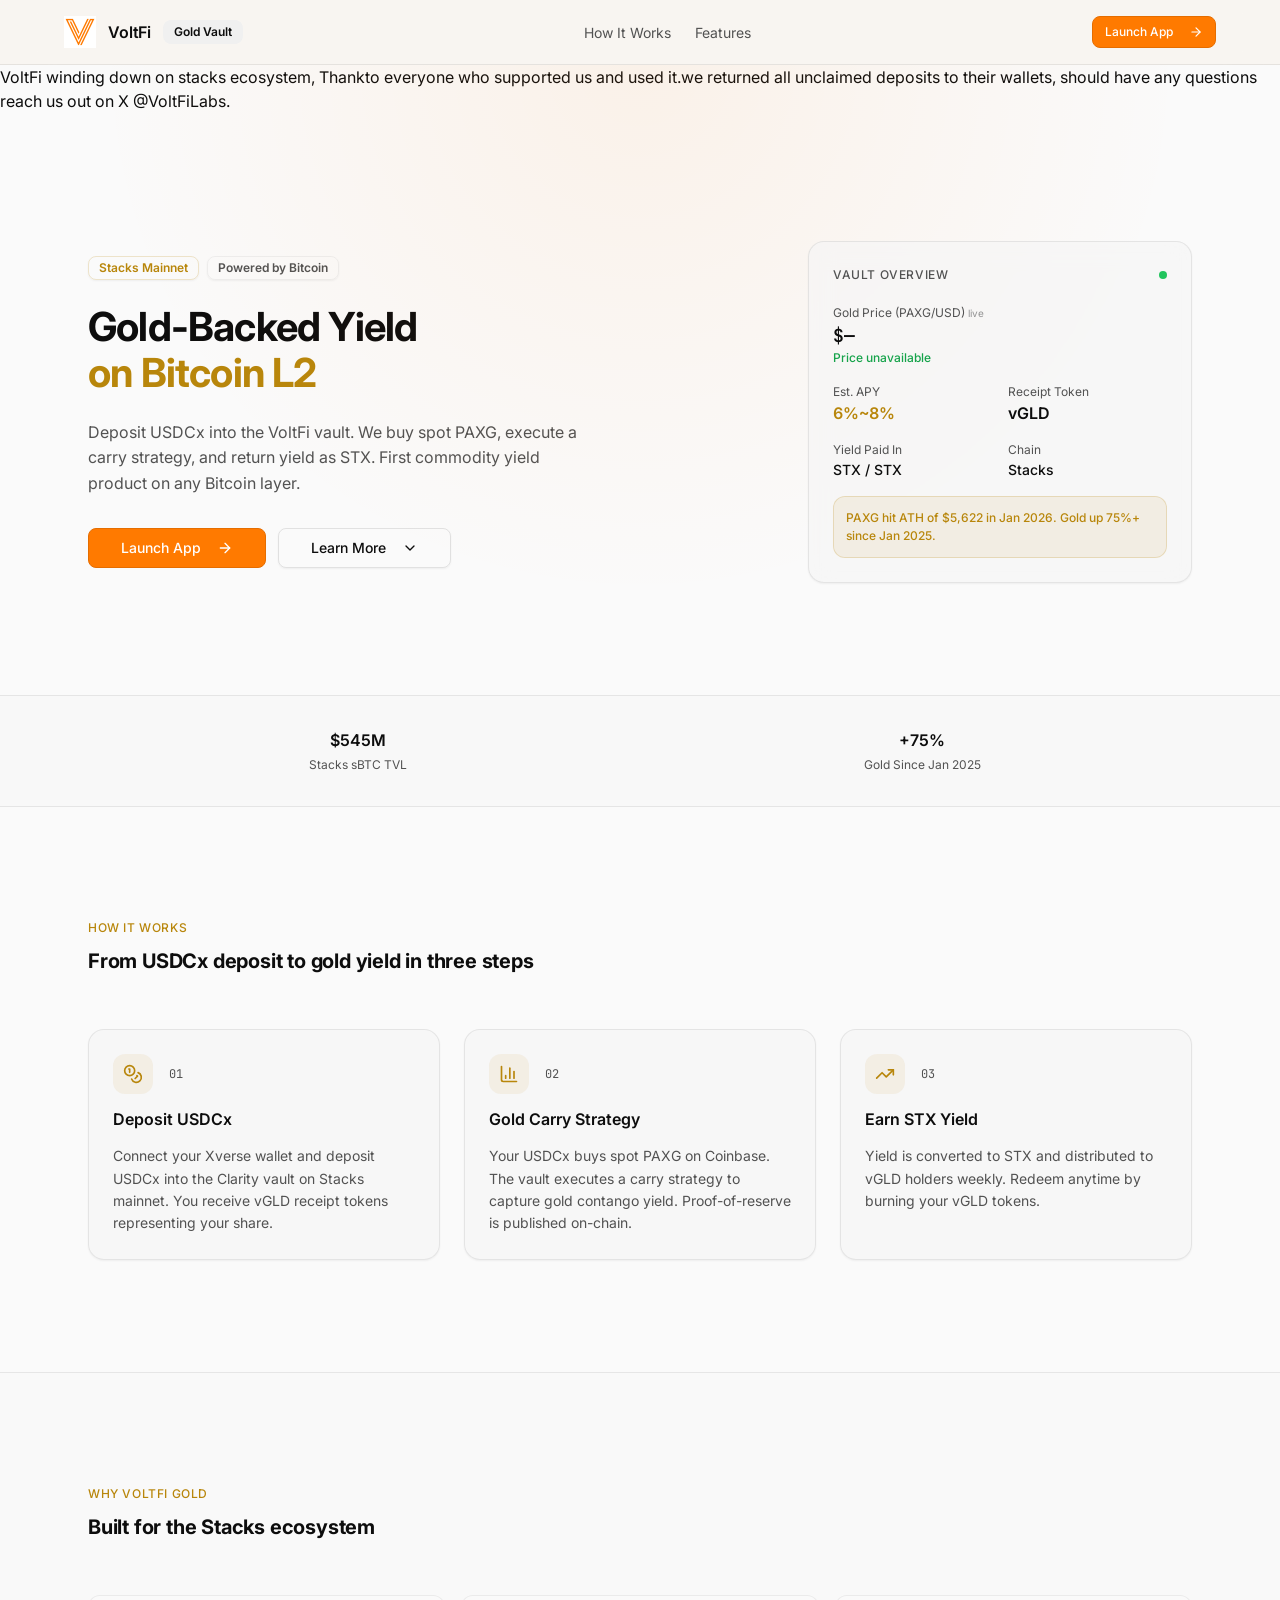
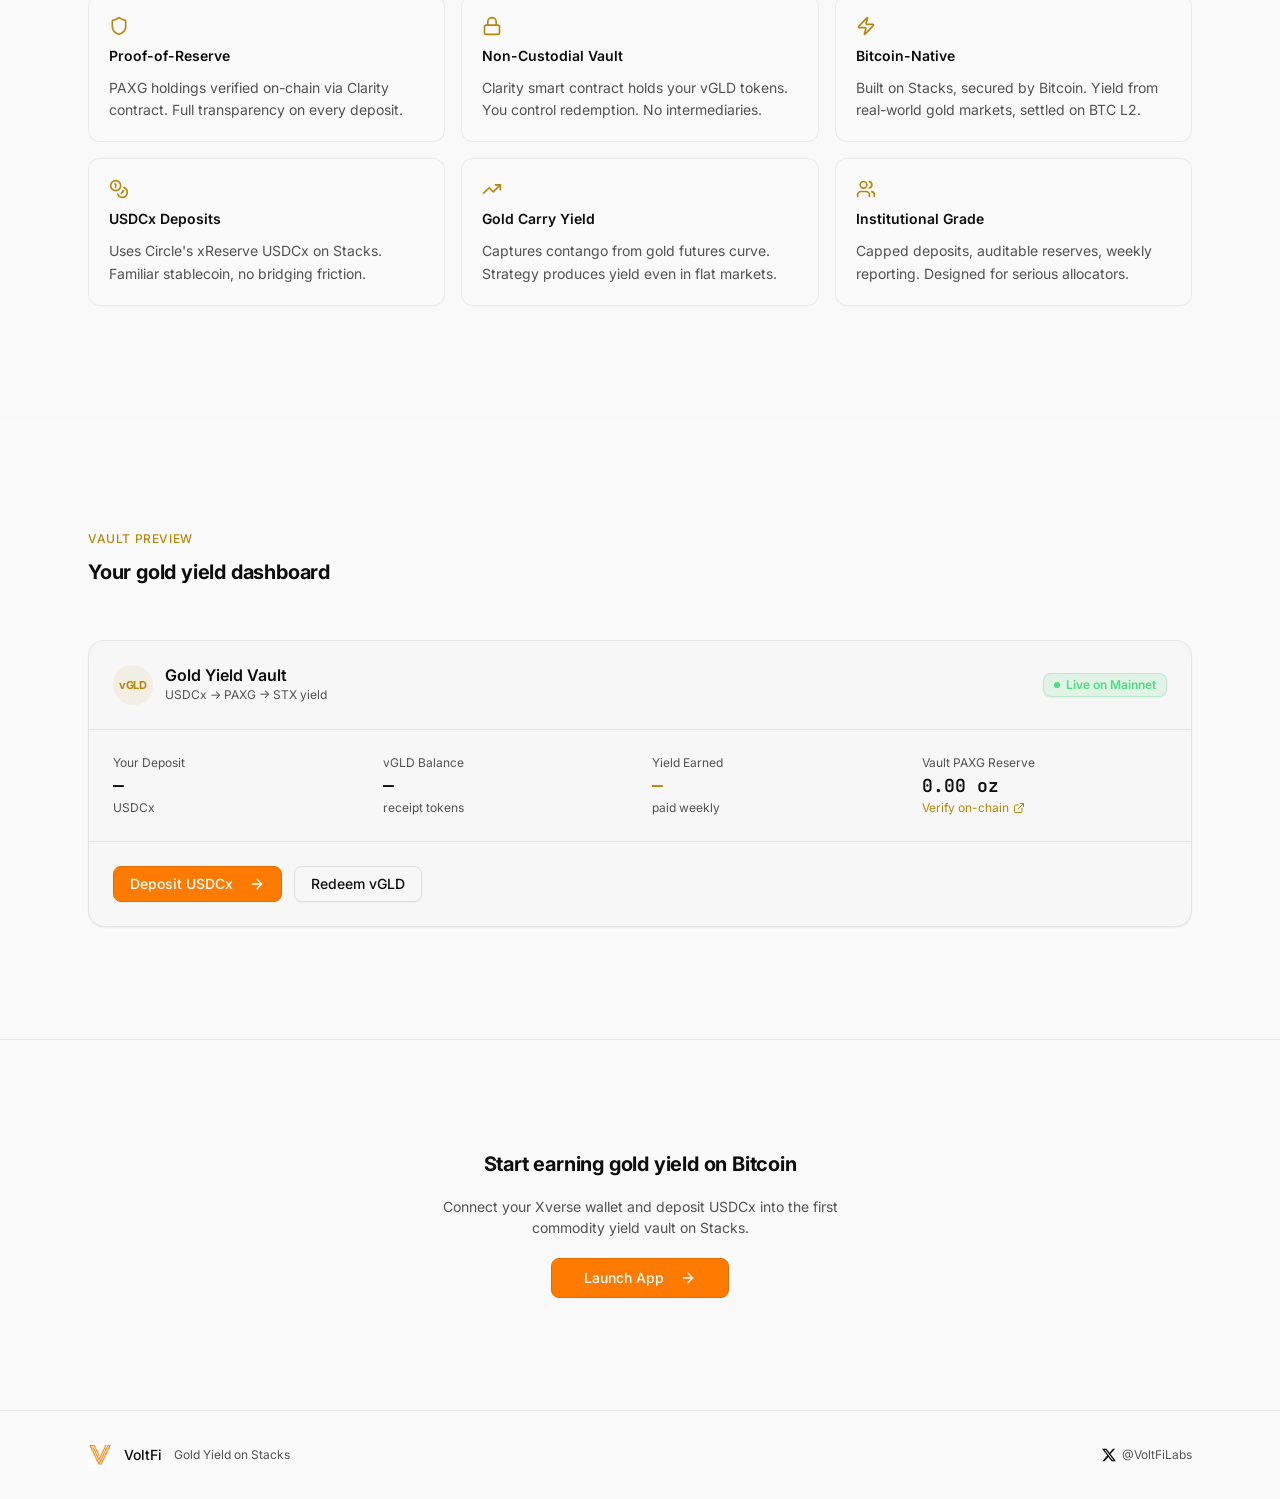
==== commit 0fdf3d1e: "Modify VoltFi winding down message in index.html Updated the message regarding VoltFi winding down a" ====
--- a/index.html
+++ b/index.html
@@ -90,8 +90,8 @@
     <div class="hero__glow"></div>
 
     <div Class="winding down"
-      <p>               VoltFi winding down on stacks ecosystem, Thankto everyone who supported us and used it.we returned all unclaimed deposits to their wallets, should have any questions
-          reach us out on X @VoltFiLabs</p>
+      <p>               <t></t>VoltFi winding down on stacks ecosystem, Thankto everyone who supported us and used it.we returned all unclaimed deposits to their wallets, should have any questions
+          reach us out on X @VoltFiLabs.</t> </p>
     </div>
 
     <div class="container hero__inner">
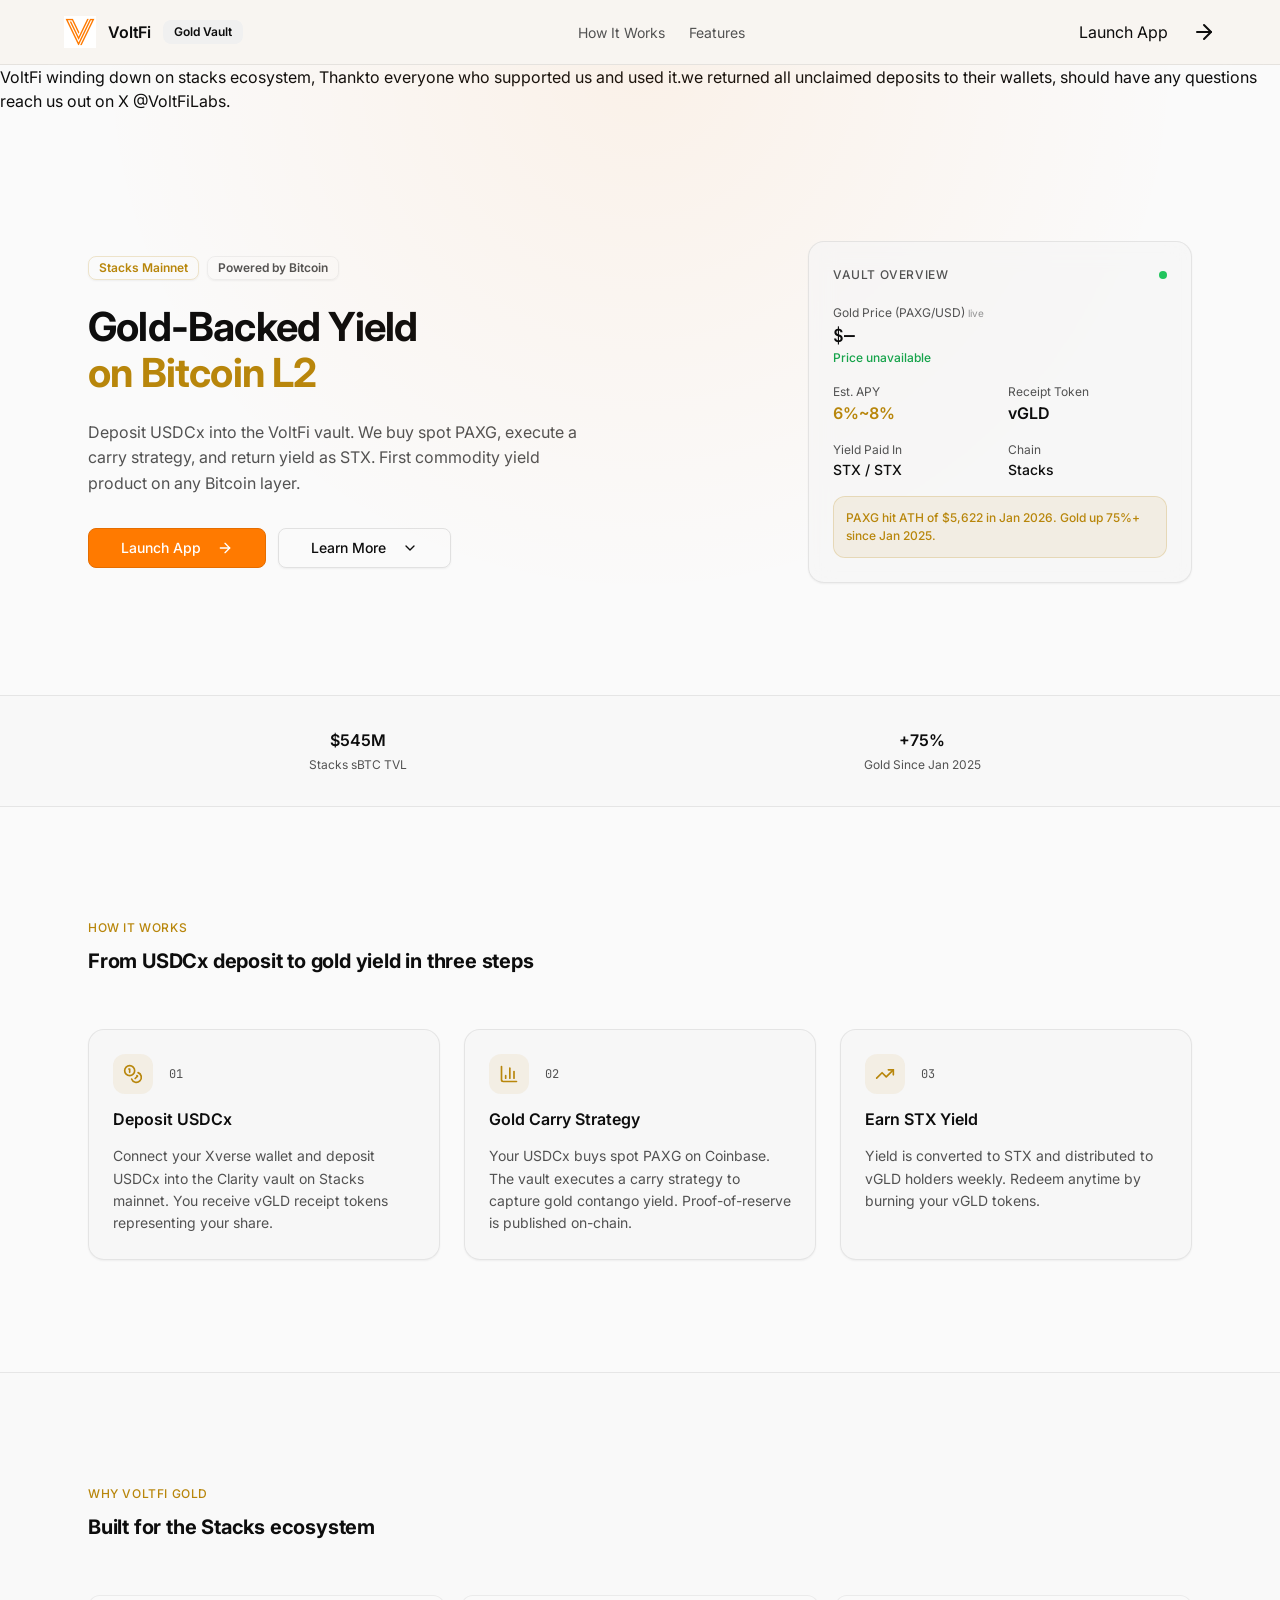
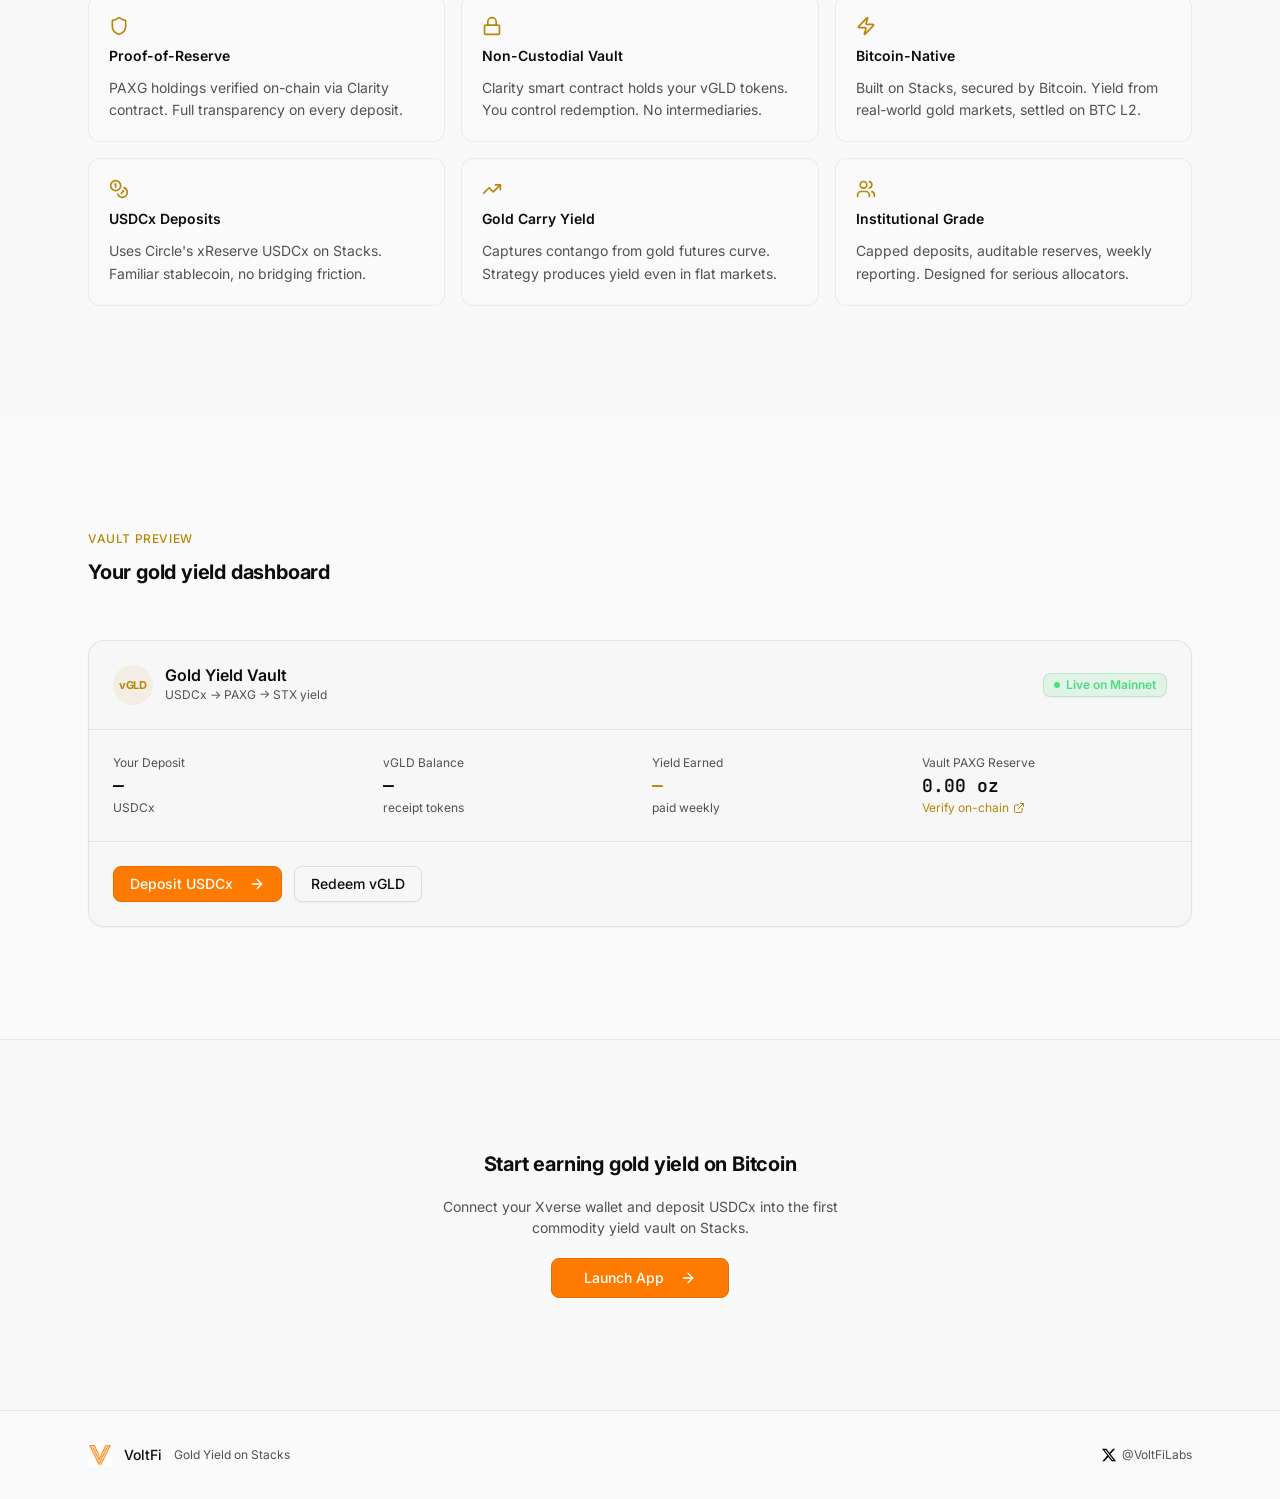
==== commit f41379df: "Comment out launch app link in index.html Commented out the launch app link in the navigation." ====
--- a/index.html
+++ b/index.html
@@ -43,7 +43,7 @@
       <!-- Desktop Launch button -->
       <div class="nav__links">
         <!--<a href="#" class="btn-primary btn-primary--sm">-->
-        <a href="https://app.voltfi.xyz" target="_blank" rel="noopener noreferrer" class="btn-primary btn-primary--sm">  
+        <!--<a href="https://app.voltfi.xyz" target="_blank" rel="noopener noreferrer" class="btn-primary btn-primary--sm"> --> 
           Launch App
           <!-- Arrow right icon -->
           <svg xmlns="http://www.w3.org/2000/svg" width="24" height="24" viewBox="0 0 24 24" fill="none" stroke="currentColor" stroke-width="2" stroke-linecap="round" stroke-linejoin="round"><path d="M5 12h14"/><path d="m12 5 7 7-7 7"/></svg>
